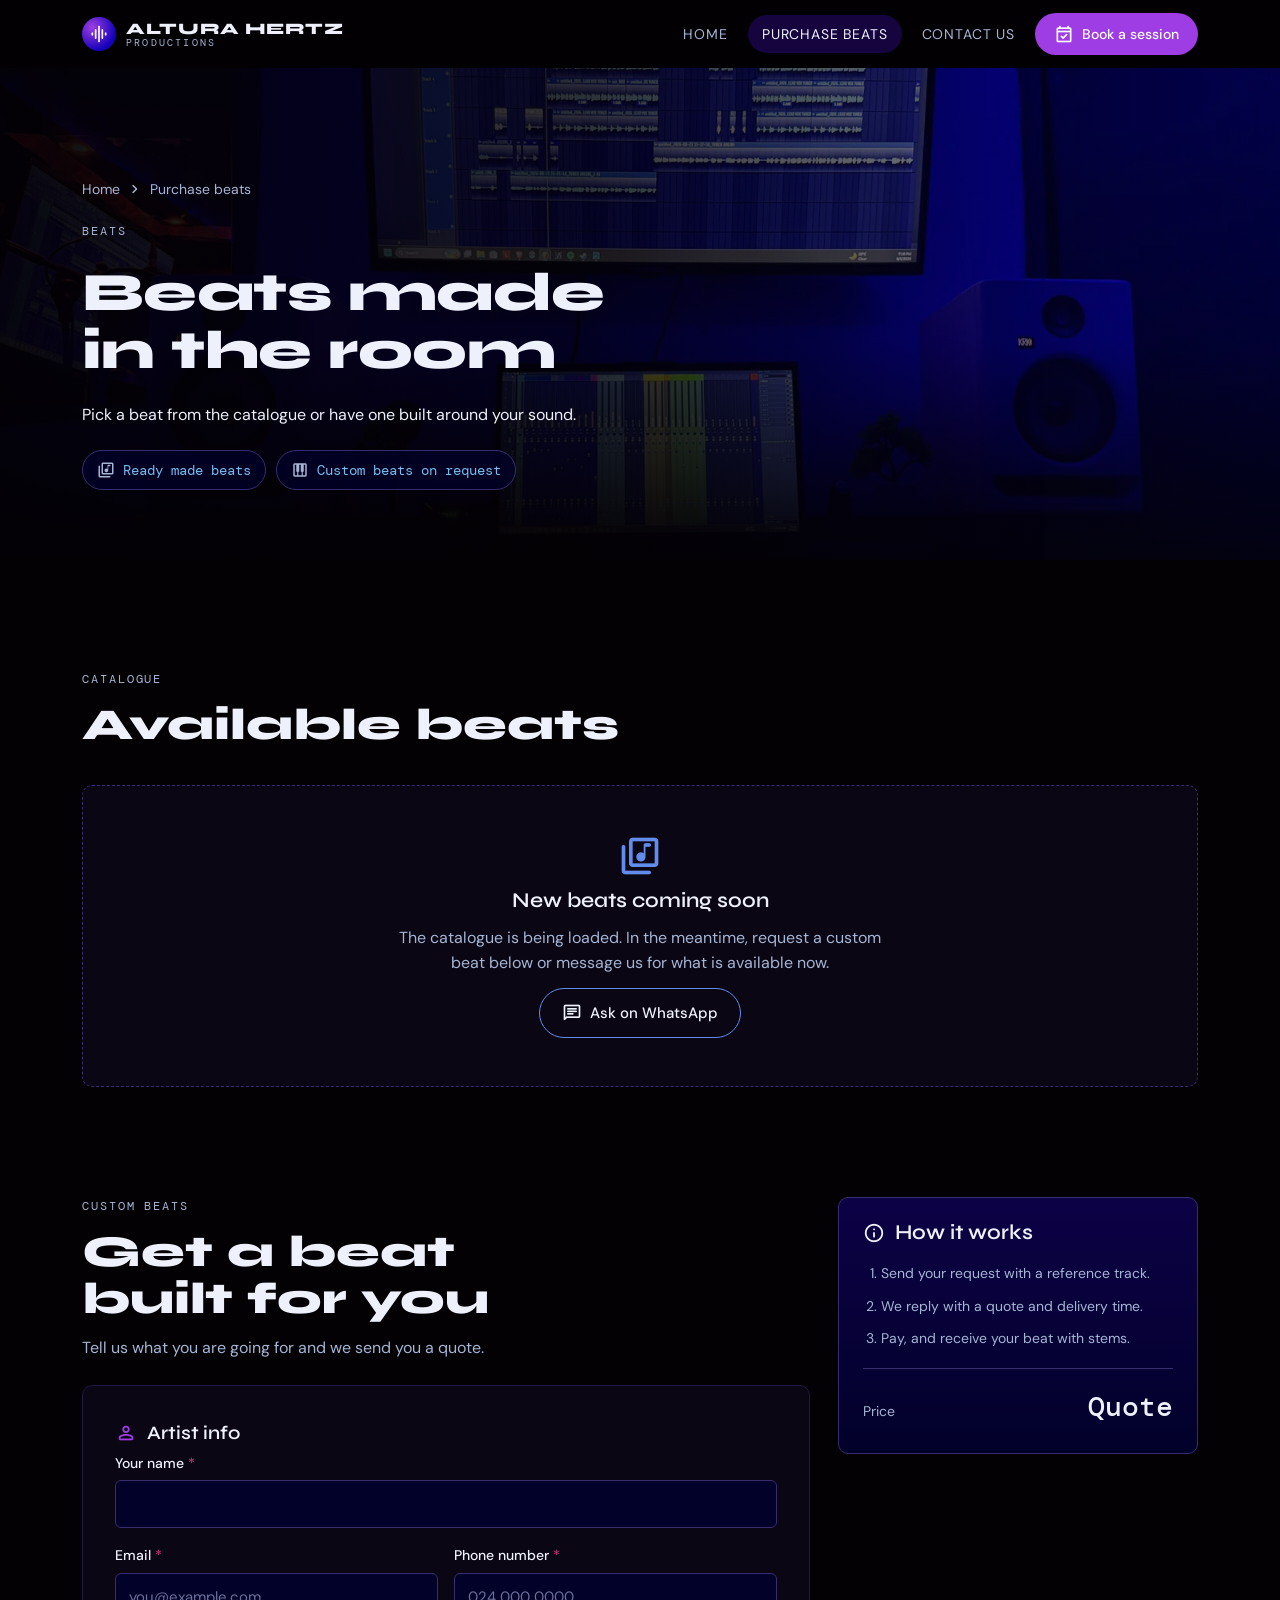
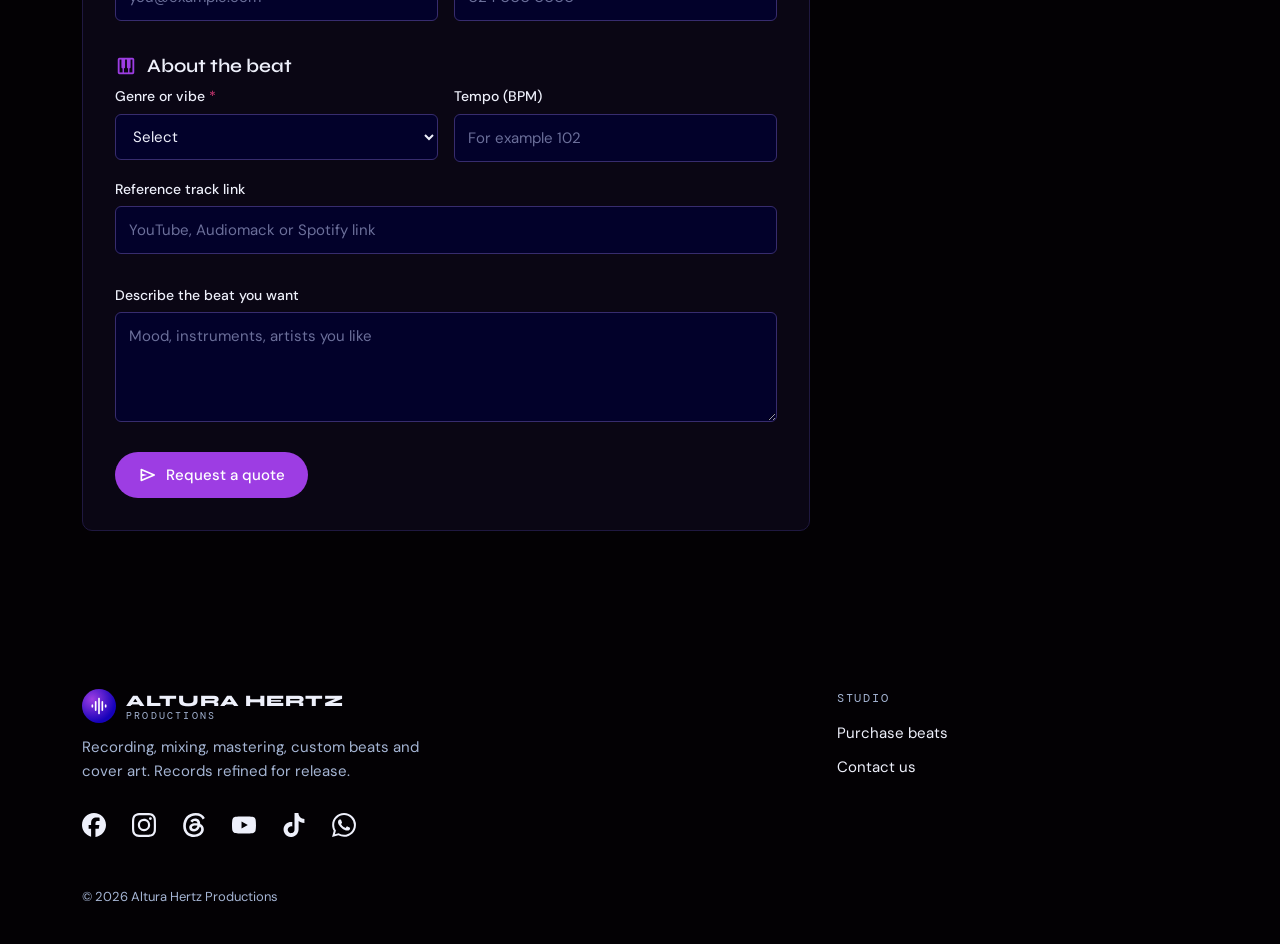
==== development/beats.html @ 470990d5 "Altura Hertz Productions website v1.7.1 Static site for the studio: home page with services, three b" ====
<!doctype html>
<html lang="en">
<head>
  <meta charset="utf-8">
  <meta name="viewport" content="width=device-width, initial-scale=1">
  <title>Purchase Beats | Altura Hertz Productions</title>
  <meta name="description" content="Buy beats or order a custom beat from Altura Hertz Productions.">
  <meta name="theme-color" content="#030104">
  <meta property="og:title" content="Purchase Beats | Altura Hertz Productions">
  <meta property="og:description" content="Buy beats or order a custom beat from Altura Hertz Productions.">
  <meta property="og:image" content="assets/img/hero-control-room-1920.webp">
  <link rel="icon" href="data:image/svg+xml,%3Csvg xmlns='http://www.w3.org/2000/svg' viewBox='0 0 64 64'%3E%3Cdefs%3E%3CradialGradient id='g' cx='.3' cy='.3' r='.8'%3E%3Cstop offset='0' stop-color='%239d3de3'/%3E%3Cstop offset='.7' stop-color='%231501b9'/%3E%3C/radialGradient%3E%3C/defs%3E%3Ccircle cx='32' cy='32' r='30' fill='url(%23g)'/%3E%3Cpath d='M14 34h6l4-12 6 22 6-26 5 18 3-6h6' fill='none' stroke='%23eef0fb' stroke-width='4' stroke-linecap='round' stroke-linejoin='round'/%3E%3C/svg%3E">
  <meta name="color-scheme" content="dark">
  <style>html,body{background:#030104;color:#eef0fb}</style>
  <link rel="preload" href="assets/fonts/material-symbols-rounded-300-400.woff2" as="font" type="font/woff2" crossorigin>
  <link rel="preload" href="assets/fonts/syne-600-latin.woff2" as="font" type="font/woff2" crossorigin>
  <link rel="preload" href="assets/fonts/dm-sans-400-latin.woff2" as="font" type="font/woff2" crossorigin>
  <link rel="stylesheet" href="css/fonts.css">
  <link rel="stylesheet" href="css/styles.css">
</head>
<body>
  <a class="skip-link" href="#main">Skip to content</a>
  <header class="site-header">
    <nav class="container nav" aria-label="Main">
      <a class="brand" href="index.html">
        <span class="brand-mark"><span class="material-symbols-rounded" aria-hidden="true">graphic_eq</span></span>
        <span class="brand-name">ALTURA HERTZ<small>PRODUCTIONS</small></span>
      </a>
      <button class="nav-toggle" type="button" aria-expanded="false" aria-controls="nav-links" aria-label="Menu"><span class="eq" aria-hidden="true"><i></i><i></i><i></i><i></i></span></button>
      <ul class="nav-links" id="nav-links">
        <li><a href="index.html">Home</a></li>
        <li><a href="beats.html" aria-current="page">Purchase Beats</a></li>
        <li><a href="contact.html">Contact Us</a></li>
        <li><a class="btn btn-primary" href="index.html#services"><span class="material-symbols-rounded" aria-hidden="true">event_available</span>Book a session</a></li>
      </ul>
    </nav>
  </header>
  <main id="main">
    <section class="page-hero has-image">
      <div class="hero-media"><img src="assets/img/mixing-desk.webp" alt="Studio desk with a beat arrangement on screen" fetchpriority="high"></div>
      <div class="container hero-inner">
        <nav class="breadcrumb" aria-label="Breadcrumb"><a href="index.html">Home</a><span class="material-symbols-rounded" aria-hidden="true">chevron_right</span><span>Purchase beats</span></nav>
        <p class="eyebrow">Beats</p>
        <h1>Beats made in the room</h1>
        <p class="lede">Pick a beat from the catalogue or have one built around your sound.</p>
        <div class="price-tags"><span class="price-tag"><span class="material-symbols-rounded" aria-hidden="true">library_music</span>Ready made beats</span><span class="price-tag"><span class="material-symbols-rounded" aria-hidden="true">piano</span>Custom beats on request</span></div>
      </div>
    </section>

    <section class="section">
      <div class="container">
        <div class="section-head"><p class="eyebrow">Catalogue</p><h2>Available beats</h2></div>
        <div class="beat-list" id="beat-list"></div>
      </div>
    </section>

    <section class="section" id="custom" style="padding-top:0">
      <div class="container booking">
        <div style="display:grid;gap:24px;min-width:0">
        <div class="section-head" style="margin-bottom:0"><p class="eyebrow">Custom beats</p><h2>Get a beat built for you</h2><p>Tell us what you are going for and we send you a quote.</p></div>
        <form class="form-card" id="booking-form" data-mode="quote" data-service-name="Custom beat" data-noun="request" novalidate>
          <fieldset>
            <legend><span class="material-symbols-rounded" aria-hidden="true">person</span>Artist info</legend>
            <div class="field">
              <label for="artist_name">Your name <span class="req">*</span></label>
              <input type="text" id="artist_name" name="artist_name" required autocomplete="name">
              <span class="error-text">Enter your name.</span>
            </div>
            <div class="field-row">
              <div class="field">
                <label for="email">Email <span class="req">*</span></label>
                <input type="email" id="email" name="email" required autocomplete="email" placeholder="you@example.com">
                <span class="error-text">Enter a valid email address.</span>
              </div>
              <div class="field">
                <label for="phone">Phone number <span class="req">*</span></label>
                <input type="tel" id="phone" name="phone" required autocomplete="tel" placeholder="024 000 0000">
                <span class="error-text">Enter a phone number we can call or WhatsApp.</span>
              </div>
            </div>
          </fieldset>
          <fieldset>
            <legend><span class="material-symbols-rounded" aria-hidden="true">piano</span>About the beat</legend>
            <div class="field-row">
              <div class="field">
                <label for="genre">Genre or vibe <span class="req">*</span></label>
                <select id="genre" name="genre" required data-summary-field="Genre">
                  <option value="">Select</option>
                  <option>Afrobeats</option><option>Amapiano</option><option>Hiplife</option><option>Highlife</option>
                  <option>Drill</option><option>Trap</option><option>R&amp;B</option><option>Gospel</option><option>Dancehall</option><option>Other</option>
                </select>
                <span class="error-text">Choose a genre.</span>
              </div>
              <div class="field">
                <label for="bpm">Tempo (BPM)</label>
                <input type="text" id="bpm" name="bpm" inputmode="numeric" placeholder="For example 102" data-summary-field="BPM">
              </div>
            </div>
            <div class="field">
              <label for="reference">Reference track link</label>
              <input type="url" id="reference" name="reference" placeholder="YouTube, Audiomack or Spotify link" data-summary-field="Reference">
            </div>
          </fieldset>
          <div class="field">
            <label for="notes">Describe the beat you want</label>
            <textarea id="notes" name="notes" placeholder="Mood, instruments, artists you like"></textarea>
          </div>
          <div>
            <button class="btn btn-primary" type="submit" data-label="Request a quote"><span class="material-symbols-rounded" aria-hidden="true">send</span><span class="label">Request a quote</span></button>
          </div>
        </form>
        <section class="confirmation" id="confirmation" tabindex="-1" hidden aria-live="polite">
          <h3><span class="material-symbols-rounded" aria-hidden="true">check_circle</span><span data-heading>Your booking is ready to send</span></h3>
          <p data-intro></p>
          <pre></pre>
          <div class="actions">
            <a class="btn btn-primary" href="#" data-send-whatsapp target="_blank" rel="noopener"><span class="material-symbols-rounded" aria-hidden="true">chat</span>Send on WhatsApp</a>
            <a class="btn btn-ghost" href="#" data-send-email><span class="material-symbols-rounded" aria-hidden="true">mail</span>Send by email</a>
            <button class="btn btn-ghost" type="button" data-copy-summary><span class="material-symbols-rounded" aria-hidden="true">content_copy</span><span class="label">Copy summary</span></button>
          </div>
        </section>
        </div>
      <aside class="summary" aria-label="How custom beats work">
        <h3><span class="material-symbols-rounded" aria-hidden="true">info</span>How it works</h3>
        <ol class="summary-lines" style="padding-left:18px;display:grid;gap:10px;color:var(--muted);font-size:14px">
          <li>Send your request with a reference track.</li>
          <li>We reply with a quote and delivery time.</li>
          <li>Pay, and receive your beat with stems.</li>
        </ol>
        <div class="summary-total"><span>Price</span><strong id="summary-total">Quote</strong></div>
      </aside>
      </div>
    </section>
  </main>
  <footer class="site-footer">
    <div class="container">
      <div class="footer-grid">
        <div>
          <a class="brand" href="index.html">
            <span class="brand-mark"><span class="material-symbols-rounded" aria-hidden="true">graphic_eq</span></span>
            <span class="brand-name">ALTURA HERTZ<small>PRODUCTIONS</small></span>
          </a>
          <p>Recording, mixing, mastering, custom beats and cover art. Records refined for release.</p>
          <ul class="socials" aria-label="Altura Hertz on social media">
            <li><a href="#" data-social="facebook" target="_blank" rel="noopener" aria-label="Facebook" title="Facebook"><svg viewBox="0 0 24 24" aria-hidden="true" focusable="false"><path d="M9.101 23.691v-7.98H6.627v-3.667h2.474v-1.58c0-4.085 1.848-5.978 5.858-5.978.401 0 .955.042 1.468.103a8.68 8.68 0 0 1 1.141.195v3.325a8.623 8.623 0 0 0-.653-.036 26.805 26.805 0 0 0-.733-.009c-.707 0-1.259.096-1.675.309a1.686 1.686 0 0 0-.679.622c-.258.42-.374.995-.374 1.752v1.297h3.919l-.386 2.103-.287 1.564h-3.246v8.245C19.396 23.238 24 18.179 24 12.044c0-6.627-5.373-12-12-12s-12 5.373-12 12c0 5.628 3.874 10.35 9.101 11.647Z"/></svg></a></li>
            <li><a href="#" data-social="instagram" target="_blank" rel="noopener" aria-label="Instagram" title="Instagram"><svg viewBox="0 0 24 24" aria-hidden="true" focusable="false"><path d="M7.0301.084c-1.2768.0602-2.1487.264-2.911.5634-.7888.3075-1.4575.72-2.1228 1.3877-.6652.6677-1.075 1.3368-1.3802 2.127-.2954.7638-.4956 1.6365-.552 2.914-.0564 1.2775-.0689 1.6882-.0626 4.947.0062 3.2586.0206 3.6671.0825 4.9473.061 1.2765.264 2.1482.5635 2.9107.308.7889.72 1.4573 1.388 2.1228.6679.6655 1.3365 1.0743 2.1285 1.38.7632.295 1.6361.4961 2.9134.552 1.2773.056 1.6884.069 4.9462.0627 3.2578-.0062 3.668-.0207 4.9478-.0814 1.28-.0607 2.147-.2652 2.9098-.5633.7889-.3086 1.4578-.72 2.1228-1.3881.665-.6682 1.0745-1.3378 1.3795-2.1284.2957-.7632.4966-1.636.552-2.9124.056-1.2809.0692-1.6898.063-4.948-.0063-3.2583-.021-3.6668-.0817-4.9465-.0607-1.2797-.264-2.1487-.5633-2.9117-.3084-.7889-.72-1.4568-1.3876-2.1228C21.2982 1.33 20.628.9208 19.8378.6165 19.074.321 18.2017.1197 16.9244.0645 15.6471.0093 15.236-.005 11.977.0014 8.718.0076 8.31.0215 7.0301.0839m.1402 21.6932c-1.17-.0509-1.8053-.2453-2.2287-.408-.5606-.216-.96-.4771-1.3819-.895-.422-.4178-.6811-.8186-.9-1.378-.1644-.4234-.3624-1.058-.4171-2.228-.0595-1.2645-.072-1.6442-.079-4.848-.007-3.2037.0053-3.583.0607-4.848.05-1.169.2456-1.805.408-2.2282.216-.5613.4762-.96.895-1.3816.4188-.4217.8184-.6814 1.3783-.9003.423-.1651 1.0575-.3614 2.227-.4171 1.2655-.06 1.6447-.072 4.848-.079 3.2033-.007 3.5835.005 4.8495.0608 1.169.0508 1.8053.2445 2.228.408.5608.216.96.4754 1.3816.895.4217.4194.6816.8176.9005 1.3787.1653.4217.3617 1.056.4169 2.2263.0602 1.2655.0739 1.645.0796 4.848.0058 3.203-.0055 3.5834-.061 4.848-.051 1.17-.245 1.8055-.408 2.2294-.216.5604-.4763.96-.8954 1.3814-.419.4215-.8181.6811-1.3783.9-.4224.1649-1.0577.3617-2.2262.4174-1.2656.0595-1.6448.072-4.8493.079-3.2045.007-3.5825-.006-4.848-.0608M16.953 5.5864A1.44 1.44 0 1 0 18.39 4.144a1.44 1.44 0 0 0-1.437 1.4424M5.8385 12.012c.0067 3.4032 2.7706 6.1557 6.173 6.1493 3.4026-.0065 6.157-2.7701 6.1506-6.1733-.0065-3.4032-2.771-6.1565-6.174-6.1498-3.403.0067-6.156 2.771-6.1496 6.1738M8 12.0077a4 4 0 1 1 4.008 3.9921A3.9996 3.9996 0 0 1 8 12.0077"/></svg></a></li>
            <li><a href="#" data-social="threads" target="_blank" rel="noopener" aria-label="Threads" title="Threads"><svg viewBox="0 0 24 24" aria-hidden="true" focusable="false"><path d="M18.263 11.097c-.03-3.486-1.92-5.586-5.111-5.586-2.13 0-3.922.963-4.863 2.499l2.062 1.438c.535-.843 1.272-1.543 2.628-1.543 1.528 0 2.318.85 2.544 2.431a15 15 0 0 0-2.236-.173c-4.125 0-6.068 1.867-6.068 4.336s1.943 3.99 4.804 3.99c3.139 0 5.013-2.115 5.781-4.735.798.361 1.348 1.204 1.348 2.47 0 3.387-3.907 5.232-7.22 5.232-4.885 0-8.077-3.207-8.077-8.424 0-6.392 4.223-10.487 9.9-10.487 3.808 0 5.69 1.671 6.97 3.914l2.108-1.475C21.44 2.078 18.331 0 13.663 0 6.227 0 1.168 5.277 1.168 12.934c0 7 4.953 11.066 10.856 11.066 4.878 0 9.809-2.846 9.809-7.716 0-2.545-1.46-4.231-3.569-5.187m-6.33 4.855c-1.077 0-2.026-.512-2.026-1.453 0-1.483 1.822-1.934 3.606-1.934.678 0 1.34.045 1.927.173-.422 1.927-1.671 3.215-3.508 3.214Z"/></svg></a></li>
            <li><a href="#" data-social="youtube" target="_blank" rel="noopener" aria-label="YouTube" title="YouTube"><svg viewBox="0 0 24 24" aria-hidden="true" focusable="false"><path d="M23.498 6.186a3.016 3.016 0 0 0-2.122-2.136C19.505 3.545 12 3.545 12 3.545s-7.505 0-9.377.505A3.017 3.017 0 0 0 .502 6.186C0 8.07 0 12 0 12s0 3.93.502 5.814a3.016 3.016 0 0 0 2.122 2.136c1.871.505 9.376.505 9.376.505s7.505 0 9.377-.505a3.015 3.015 0 0 0 2.122-2.136C24 15.93 24 12 24 12s0-3.93-.502-5.814zM9.545 15.568V8.432L15.818 12l-6.273 3.568z"/></svg></a></li>
            <li><a href="#" data-social="tiktok" target="_blank" rel="noopener" aria-label="TikTok" title="TikTok"><svg viewBox="0 0 24 24" aria-hidden="true" focusable="false"><path d="M12.525.02c1.31-.02 2.61-.01 3.91-.02.08 1.53.63 3.09 1.75 4.17 1.12 1.11 2.7 1.62 4.24 1.79v4.03c-1.44-.05-2.89-.35-4.2-.97-.57-.26-1.1-.59-1.62-.93-.01 2.92.01 5.84-.02 8.75-.08 1.4-.54 2.79-1.35 3.94-1.31 1.92-3.58 3.17-5.91 3.21-1.43.08-2.86-.31-4.08-1.03-2.02-1.19-3.44-3.37-3.65-5.71-.02-.5-.03-1-.01-1.49.18-1.9 1.12-3.72 2.58-4.96 1.66-1.44 3.98-2.13 6.15-1.72.02 1.48-.04 2.96-.04 4.44-.99-.32-2.15-.23-3.02.37-.63.41-1.11 1.04-1.36 1.75-.21.51-.15 1.07-.14 1.61.24 1.64 1.82 3.02 3.5 2.87 1.12-.01 2.19-.66 2.77-1.61.19-.33.4-.67.41-1.06.1-1.79.06-3.57.07-5.36.01-4.03-.01-8.05.02-12.07z"/></svg></a></li>
            <li><a href="#" data-whatsapp-link target="_blank" rel="noopener" aria-label="WhatsApp" title="WhatsApp"><svg viewBox="0 0 24 24" aria-hidden="true" focusable="false"><path d="M17.472 14.382c-.297-.149-1.758-.867-2.03-.967-.273-.099-.471-.148-.67.15-.197.297-.767.966-.94 1.164-.173.199-.347.223-.644.075-.297-.15-1.255-.463-2.39-1.475-.883-.788-1.48-1.761-1.653-2.059-.173-.297-.018-.458.13-.606.134-.133.298-.347.446-.52.149-.174.198-.298.298-.497.099-.198.05-.371-.025-.52-.075-.149-.669-1.612-.916-2.207-.242-.579-.487-.5-.669-.51-.173-.008-.371-.01-.57-.01-.198 0-.52.074-.792.372-.272.297-1.04 1.016-1.04 2.479 0 1.462 1.065 2.875 1.213 3.074.149.198 2.096 3.2 5.077 4.487.709.306 1.262.489 1.694.625.712.227 1.36.195 1.871.118.571-.085 1.758-.719 2.006-1.413.248-.694.248-1.289.173-1.413-.074-.124-.272-.198-.57-.347m-5.421 7.403h-.004a9.87 9.87 0 01-5.031-1.378l-.361-.214-3.741.982.998-3.648-.235-.374a9.86 9.86 0 01-1.51-5.26c.001-5.45 4.436-9.884 9.888-9.884 2.64 0 5.122 1.03 6.988 2.898a9.825 9.825 0 012.893 6.994c-.003 5.45-4.437 9.884-9.885 9.884m8.413-18.297A11.815 11.815 0 0012.05 0C5.495 0 .16 5.335.157 11.892c0 2.096.547 4.142 1.588 5.945L.057 24l6.305-1.654a11.882 11.882 0 005.683 1.448h.005c6.554 0 11.89-5.335 11.893-11.893a11.821 11.821 0 00-3.48-8.413Z"/></svg></a></li>
          </ul>
        </div>
        <div>
          <h4>Studio</h4>
          <ul>
            <li><a href="beats.html">Purchase beats</a></li>
            <li><a href="contact.html">Contact us</a></li>
          </ul>
        </div>
      </div>
      <div class="footer-base">
        <span>&copy; <span data-year>2026</span> Altura Hertz Productions</span>
      </div>
    </div>
  </footer>
  <script src="js/config.js"></script>
  <script src="js/main.js"></script>
  <script src="data/beats.js"></script>
  <script src="js/beats.js"></script>
  <script src="js/booking.js"></script>
</body>
</html>
---- development/css/fonts.css ----
/* Self hosted fonts. Downloaded from Google Fonts so pages render without waiting on the network.
   Material Symbols is cut down to the icons the site uses. To add an icon, see the Editing guide in documentation.
   Icon font source: https://fonts.googleapis.com/css2?family=Material+Symbols+Rounded:opsz,wght,FILL,GRAD@20..48,300..400,0..1,0&display=block&icon_names=add,alarm,album,arrow_forward,audio_file,calendar_month,call,chat,check_circle,chevron_right,close,content_copy,credit_card,event_available,folder_zip,graphic_eq,group,image,info,label,library_music,location_on,mail,menu,mic,mic_external_on,open_in_new,pause,payments,person,photo_library,piano,play_arrow,queue_music,receipt_long,remove,request_quote,schedule,sell,send,settings_input_component,shopping_cart,smartphone,speaker,storefront,tune,upload_file
   Icon names must stay in alphabetical order. */

/* latin-ext */
@font-face {
  font-family: 'DM Mono';
  font-style: normal;
  font-weight: 400;
  font-display: swap;
  src: url(../assets/fonts/dm-mono-400-latin-ext.woff2) format('woff2');
  unicode-range: U+0100-02BA, U+02BD-02C5, U+02C7-02CC, U+02CE-02D7, U+02DD-02FF, U+0304, U+0308, U+0329, U+1D00-1DBF, U+1E00-1E9F, U+1EF2-1EFF, U+2020, U+20A0-20AB, U+20AD-20C0, U+2113, U+2C60-2C7F, U+A720-A7FF;
}

/* latin */
@font-face {
  font-family: 'DM Mono';
  font-style: normal;
  font-weight: 400;
  font-display: swap;
  src: url(../assets/fonts/dm-mono-400-latin.woff2) format('woff2');
  unicode-range: U+0000-00FF, U+0131, U+0152-0153, U+02BB-02BC, U+02C6, U+02DA, U+02DC, U+0304, U+0308, U+0329, U+2000-206F, U+20AC, U+2122, U+2191, U+2193, U+2212, U+2215, U+FEFF, U+FFFD;
}

/* latin-ext */
@font-face {
  font-family: 'DM Mono';
  font-style: normal;
  font-weight: 500;
  font-display: swap;
  src: url(../assets/fonts/dm-mono-500-latin-ext.woff2) format('woff2');
  unicode-range: U+0100-02BA, U+02BD-02C5, U+02C7-02CC, U+02CE-02D7, U+02DD-02FF, U+0304, U+0308, U+0329, U+1D00-1DBF, U+1E00-1E9F, U+1EF2-1EFF, U+2020, U+20A0-20AB, U+20AD-20C0, U+2113, U+2C60-2C7F, U+A720-A7FF;
}

/* latin */
@font-face {
  font-family: 'DM Mono';
  font-style: normal;
  font-weight: 500;
  font-display: swap;
  src: url(../assets/fonts/dm-mono-500-latin.woff2) format('woff2');
  unicode-range: U+0000-00FF, U+0131, U+0152-0153, U+02BB-02BC, U+02C6, U+02DA, U+02DC, U+0304, U+0308, U+0329, U+2000-206F, U+20AC, U+2122, U+2191, U+2193, U+2212, U+2215, U+FEFF, U+FFFD;
}

/* latin-ext */
@font-face {
  font-family: 'DM Sans';
  font-style: normal;
  font-weight: 400;
  font-display: swap;
  src: url(../assets/fonts/dm-sans-400-latin-ext.woff2) format('woff2');
  unicode-range: U+0100-02BA, U+02BD-02C5, U+02C7-02CC, U+02CE-02D7, U+02DD-02FF, U+0304, U+0308, U+0329, U+1D00-1DBF, U+1E00-1E9F, U+1EF2-1EFF, U+2020, U+20A0-20AB, U+20AD-20C0, U+2113, U+2C60-2C7F, U+A720-A7FF;
}

/* latin */
@font-face {
  font-family: 'DM Sans';
  font-style: normal;
  font-weight: 400;
  font-display: swap;
  src: url(../assets/fonts/dm-sans-400-latin.woff2) format('woff2');
  unicode-range: U+0000-00FF, U+0131, U+0152-0153, U+02BB-02BC, U+02C6, U+02DA, U+02DC, U+0304, U+0308, U+0329, U+2000-206F, U+20AC, U+2122, U+2191, U+2193, U+2212, U+2215, U+FEFF, U+FFFD;
}

/* latin-ext */
@font-face {
  font-family: 'DM Sans';
  font-style: normal;
  font-weight: 500;
  font-display: swap;
  src: url(../assets/fonts/dm-sans-400-latin-ext.woff2) format('woff2');
  unicode-range: U+0100-02BA, U+02BD-02C5, U+02C7-02CC, U+02CE-02D7, U+02DD-02FF, U+0304, U+0308, U+0329, U+1D00-1DBF, U+1E00-1E9F, U+1EF2-1EFF, U+2020, U+20A0-20AB, U+20AD-20C0, U+2113, U+2C60-2C7F, U+A720-A7FF;
}

/* latin */
@font-face {
  font-family: 'DM Sans';
  font-style: normal;
  font-weight: 500;
  font-display: swap;
  src: url(../assets/fonts/dm-sans-400-latin.woff2) format('woff2');
  unicode-range: U+0000-00FF, U+0131, U+0152-0153, U+02BB-02BC, U+02C6, U+02DA, U+02DC, U+0304, U+0308, U+0329, U+2000-206F, U+20AC, U+2122, U+2191, U+2193, U+2212, U+2215, U+FEFF, U+FFFD;
}

/* latin-ext */
@font-face {
  font-family: 'Syne';
  font-style: normal;
  font-weight: 600;
  font-display: swap;
  src: url(../assets/fonts/syne-600-latin-ext.woff2) format('woff2');
  unicode-range: U+0100-02BA, U+02BD-02C5, U+02C7-02CC, U+02CE-02D7, U+02DD-02FF, U+0304, U+0308, U+0329, U+1D00-1DBF, U+1E00-1E9F, U+1EF2-1EFF, U+2020, U+20A0-20AB, U+20AD-20C0, U+2113, U+2C60-2C7F, U+A720-A7FF;
}

/* latin */
@font-face {
  font-family: 'Syne';
  font-style: normal;
  font-weight: 600;
  font-display: swap;
  src: url(../assets/fonts/syne-600-latin.woff2) format('woff2');
  unicode-range: U+0000-00FF, U+0131, U+0152-0153, U+02BB-02BC, U+02C6, U+02DA, U+02DC, U+0304, U+0308, U+0329, U+2000-206F, U+20AC, U+2122, U+2191, U+2193, U+2212, U+2215, U+FEFF, U+FFFD;
}

/* latin-ext */
@font-face {
  font-family: 'Syne';
  font-style: normal;
  font-weight: 800;
  font-display: swap;
  src: url(../assets/fonts/syne-600-latin-ext.woff2) format('woff2');
  unicode-range: U+0100-02BA, U+02BD-02C5, U+02C7-02CC, U+02CE-02D7, U+02DD-02FF, U+0304, U+0308, U+0329, U+1D00-1DBF, U+1E00-1E9F, U+1EF2-1EFF, U+2020, U+20A0-20AB, U+20AD-20C0, U+2113, U+2C60-2C7F, U+A720-A7FF;
}

/* latin */
@font-face {
  font-family: 'Syne';
  font-style: normal;
  font-weight: 800;
  font-display: swap;
  src: url(../assets/fonts/syne-600-latin.woff2) format('woff2');
  unicode-range: U+0000-00FF, U+0131, U+0152-0153, U+02BB-02BC, U+02C6, U+02DA, U+02DC, U+0304, U+0308, U+0329, U+2000-206F, U+20AC, U+2122, U+2191, U+2193, U+2212, U+2215, U+FEFF, U+FFFD;
}

@font-face {
  font-family: 'Material Symbols Rounded';
  font-style: normal;
  font-weight: 300 400;
  font-display: block;
  src: url(../assets/fonts/material-symbols-rounded-300-400.woff2) format('woff2');
}
---- development/css/styles.css ----
/* Altura Hertz Productions
   Colour tokens come from design/colour-template. Change colours here only. */

:root {
  color-scheme: dark;

  /* Grounds */
  --ah-void: #030104;
  --ah-midnight: #02012a;
  --ah-deep-indigo: #0c0145;
  --ah-plum: #16043f;

  /* Studio light */
  --ah-studio-blue: #1501b9;
  --ah-electric-indigo: #280fd1;
  --ah-ultraviolet: #4e11dc;
  --ah-neon-violet: #9d3de3;

  /* Screen and clouds */
  --ah-periwinkle: #4642b6;
  --ah-monitor-blue: #618ceb;
  --ah-ice: #76bced;
  --ah-cloud: #a5b5d4;
  --ah-white: #eef0fb;

  /* Booth warmth */
  --ah-booth-red: #bc2234;
  --ah-rose: #c2346d;

  /* Roles */
  --bg: var(--ah-void);
  --surface: #0a0614;
  --surface-2: var(--ah-midnight);
  --line: #1f1840;
  --line-strong: #372c6e;
  --text: var(--ah-white);
  --muted: var(--ah-cloud);
  --accent: var(--ah-neon-violet);
  --accent-hover: #b25cf0;
  --link: var(--ah-monitor-blue);
  --price: var(--ah-ice);
  --danger: var(--ah-booth-red);

  --display: "Syne", "Arial Black", system-ui, sans-serif;
  --body: "DM Sans", system-ui, -apple-system, "Segoe UI", sans-serif;
  --mono: "DM Mono", ui-monospace, "Cascadia Mono", Consolas, monospace;

  --radius: 10px;
  --radius-sm: 6px;
  --max: 1180px;
  --gutter: clamp(16px, 4vw, 32px);
}

*, *::before, *::after { box-sizing: border-box; }

html { background: var(--ah-void); }

/* Cross page fade (Chrome and Edge). The header stays put while the page content fades. */
@view-transition { navigation: auto; }
::view-transition-old(root), ::view-transition-new(root) { animation-duration: .18s; }
.site-header { view-transition-name: site-header; }

body {
  margin: 0;
  background: var(--bg);
  color: var(--text);
  font-family: var(--body);
  font-size: 16px;
  line-height: 1.6;
  -webkit-font-smoothing: antialiased;
}

img { max-width: 100%; display: block; }
a { color: var(--link); }
a:hover { color: var(--ah-ice); }

:focus-visible { outline: 2px solid var(--accent); outline-offset: 3px; }

h1, h2, h3 {
  font-family: var(--display);
  line-height: 1.08;
  margin: 0;
  text-wrap: balance;
}
h1 { font-weight: 800; font-size: clamp(38px, 6.4vw, 72px); letter-spacing: -.01em; }
h2 { font-weight: 800; font-size: clamp(28px, 4vw, 44px); }
h3 { font-weight: 600; font-size: 21px; }
p { margin: 0; }

.container { max-width: var(--max); margin-inline: auto; padding-inline: var(--gutter); }

.eyebrow {
  font-family: var(--mono);
  font-size: 12px;
  letter-spacing: .16em;
  text-transform: uppercase;
  color: var(--muted);
}

.muted { color: var(--muted); }

.material-symbols-rounded {
  font-family: "Material Symbols Rounded";
  font-weight: normal;
  font-style: normal;
  font-size: 22px;
  line-height: 1;
  letter-spacing: normal;
  text-transform: none;
  white-space: nowrap;
  direction: ltr;
  font-feature-settings: "liga";
  -webkit-font-smoothing: antialiased;
  font-variation-settings: "FILL" 0, "wght" 400, "GRAD" 0, "opsz" 24;
  /* Fixed box so the icon never changes the layout while the font loads */
  display: inline-block;
  width: 1em;
  height: 1em;
  overflow: hidden;
  flex-shrink: 0;
  vertical-align: middle;
  user-select: none;
}

.skip-link {
  position: absolute; left: 12px; top: -60px;
  background: var(--accent); color: #fff; padding: 10px 16px; border-radius: var(--radius-sm);
  z-index: 100; text-decoration: none;
}
.skip-link:focus { top: 12px; }

/* Header */
.site-header {
  position: sticky;
  top: 0;
  z-index: 50;
  background: rgba(3, 1, 4, .82);
  backdrop-filter: blur(12px);
  -webkit-backdrop-filter: blur(12px);
}
.nav {
  display: flex;
  align-items: center;
  justify-content: space-between;
  gap: 20px;
  min-height: 68px;
}
.brand {
  display: flex; align-items: center; gap: 10px;
  color: var(--text); text-decoration: none;
}
.brand-mark {
  width: 34px; height: 34px; border-radius: 50%;
  display: grid; place-items: center;
  background: radial-gradient(circle at 30% 30%, var(--ah-neon-violet), var(--ah-studio-blue) 70%);
}
.brand-mark .material-symbols-rounded { font-size: 20px; color: #fff; }
.brand-name { font-family: var(--display); font-weight: 800; font-size: 16px; letter-spacing: .04em; line-height: 1.1; }
.brand-name small { display: block; font-family: var(--mono); font-weight: 400; font-size: 10px; letter-spacing: .22em; color: var(--muted); }

.nav-links { display: flex; align-items: center; gap: 6px; list-style: none; margin: 0; padding: 0; }
.nav-links a {
  display: block;
  padding: 8px 14px;
  color: var(--muted);
  text-decoration: none;
  font-size: 14px;
  letter-spacing: .06em;
  text-transform: uppercase;
  border-radius: 999px;
}
.nav-links a:hover, .nav-links a[aria-current="page"] { color: var(--text); background: var(--ah-plum); }
.nav-links .btn { display: inline-flex; padding: 9px 18px; text-transform: none; letter-spacing: 0; color: #fff; }
.nav-links .btn:hover { background: var(--accent-hover); }

/* Phone menu button: an equalizer. Four bars bounce like a level meter;
   when the menu opens, the outer bars drop out and the middle two cross into an X.
   No border or background, just the bars. */
.nav-toggle {
  display: none;
  position: relative;
  width: 46px; height: 46px; border-radius: 50%;
  padding: 0;
  background: none;
  border: 0;
  cursor: pointer;
  -webkit-tap-highlight-color: transparent;
}
.nav-toggle:active { transform: scale(.94); }

.eq { position: relative; display: block; width: 22px; height: 22px; margin: auto; }
.eq i {
  position: absolute; top: 0; bottom: 0; margin: auto 0;
  width: 3px; height: var(--h); border-radius: 3px;
  left: var(--x);
  background: linear-gradient(180deg, var(--ah-ice), var(--ah-neon-violet));
  animation: eq-bounce var(--d) ease-in-out infinite alternate;
  animation-delay: var(--delay);
  /* Timings are 25% slower than the first version (v1.5.1) */
  transition: left .44s cubic-bezier(.6, .05, .3, 1), height .44s cubic-bezier(.6, .05, .3, 1),
              transform .44s cubic-bezier(.6, .05, .3, 1), opacity .25s ease, background .31s ease;
}
.eq i:nth-child(1) { --x: 1.5px;  --h: 9px;  --d: 1.125s; --delay: -.375s; }
.eq i:nth-child(2) { --x: 7.2px;  --h: 18px; --d: 1.375s; --delay: -1s; }
.eq i:nth-child(3) { --x: 12.8px; --h: 13px; --d: 1s;     --delay: -.125s; }
.eq i:nth-child(4) { --x: 18.5px; --h: 7px;  --d: 1.25s;  --delay: -.6875s; }

@keyframes eq-bounce {
  0%   { transform: scaleY(.45); }
  50%  { transform: scaleY(1.05); }
  100% { transform: scaleY(.7); }
}

/* Open: stop the meter and cross the middle bars into an X */
.nav-toggle[aria-expanded="true"] .eq i { animation: none; background: var(--text); }
.nav-toggle[aria-expanded="true"] .eq i:nth-child(1),
.nav-toggle[aria-expanded="true"] .eq i:nth-child(4) { opacity: 0; transform: scaleY(0); }
.nav-toggle[aria-expanded="true"] .eq i:nth-child(2) { left: 9.5px; height: 22px; transform: rotate(45deg); }
.nav-toggle[aria-expanded="true"] .eq i:nth-child(3) { left: 9.5px; height: 22px; transform: rotate(-45deg); }

@media (max-width: 820px) {
  .nav-toggle { display: grid; place-items: center; }
  .site-header .brand-mark { display: none; }
  .nav-links {
    position: absolute; left: 0; right: 0; top: 100%;
    flex-direction: column; align-items: stretch; gap: 2px;
    background: var(--ah-void);
    padding: 10px var(--gutter) 22px;
    box-shadow: 0 24px 40px rgba(3, 1, 4, .7);
    display: flex;
    visibility: hidden;
    clip-path: inset(0 0 100% 0);
    transition: clip-path .4s cubic-bezier(.6, .05, .3, 1), visibility 0s linear .4s;
  }
  .nav-links.is-open {
    visibility: visible;
    clip-path: inset(0 0 0 0);
    transition: clip-path .4s cubic-bezier(.6, .05, .3, 1);
  }
  .nav-links li { opacity: 0; transform: translateY(-8px); transition: opacity .25s ease, transform .3s ease; }
  .nav-links.is-open li { opacity: 1; transform: none; }
  .nav-links.is-open li:nth-child(1) { transition-delay: .08s; }
  .nav-links.is-open li:nth-child(2) { transition-delay: .14s; }
  .nav-links.is-open li:nth-child(3) { transition-delay: .2s; }
  .nav-links.is-open li:nth-child(4) { transition-delay: .26s; }
  .nav-links a { padding: 12px 14px; }
  .nav-links .btn { display: flex; width: 100%; margin-top: 8px; padding-block: 13px; text-align: center; justify-content: center; }
}

@media (prefers-reduced-motion: reduce) {
  .eq i { animation: none; }
}

/* Buttons */
.btn {
  display: inline-flex; align-items: center; gap: 8px;
  font-family: var(--body); font-weight: 500; font-size: 15px;
  padding: 12px 22px;
  border-radius: 999px;
  border: 1px solid transparent;
  text-decoration: none;
  cursor: pointer;
  transition: background .15s ease, border-color .15s ease, color .15s ease;
}
.btn-primary { background: var(--accent); color: #fff; }
.btn-primary:hover { background: var(--accent-hover); color: #fff; }
.btn-ghost { border-color: var(--link); color: var(--text); background: transparent; }
.btn-ghost:hover { background: rgba(97, 140, 235, .12); color: var(--text); }
.btn .material-symbols-rounded { font-size: 20px; }
.btn[disabled] { opacity: .55; cursor: not-allowed; }

/* Hero */
.hero {
  position: relative;
  overflow: hidden;
}
.hero-media {
  position: absolute; inset: 0;
}
.hero-media img { width: 100%; height: 100%; object-fit: cover; object-position: 60% 40%; }
.hero-media::after {
  content: "";
  position: absolute; inset: 0;
  background:
    linear-gradient(90deg, rgba(3,1,4,.94) 0%, rgba(3,1,4,.78) 38%, rgba(2,1,42,.25) 75%, rgba(2,1,42,.1) 100%),
    linear-gradient(0deg, rgba(3,1,4,1) 0%, rgba(3,1,4,0) 35%);
}
.hero-inner {
  position: relative;
  display: grid;
  gap: 22px;
  padding-block: clamp(80px, 14vw, 170px) clamp(56px, 8vw, 96px);
}
.hero-inner > * { max-width: 720px; }
.hero h1 span { color: var(--accent); }
.hero .lede { font-size: 18px; color: var(--ah-cloud); max-width: 54ch; }
.hero-actions { display: flex; flex-wrap: wrap; gap: 12px; }

.page-hero {
  position: relative;
  overflow: hidden;
  background: radial-gradient(120% 120% at 90% 0%, var(--ah-electric-indigo) 0%, var(--ah-deep-indigo) 38%, var(--ah-void) 75%);
}
.page-hero.has-image .hero-media::after {
  background:
    linear-gradient(90deg, rgba(3,1,4,.95) 0%, rgba(3,1,4,.8) 45%, rgba(2,1,42,.35) 100%),
    linear-gradient(0deg, rgba(3,1,4,1) 0%, rgba(3,1,4,0) 45%);
}
.page-hero .hero-inner { padding-block: clamp(56px, 9vw, 110px) clamp(40px, 6vw, 70px); }
.page-hero .hero-inner > * { max-width: 820px; }
.page-hero h1 { font-size: clamp(32px, 4.6vw, 54px); }

.breadcrumb { display: flex; align-items: center; gap: 6px; font-size: 14px; color: var(--muted); }
.breadcrumb a { color: var(--muted); text-decoration: none; }
.breadcrumb a:hover { color: var(--text); }
.breadcrumb .material-symbols-rounded { font-size: 18px; }

.price-tags { display: flex; flex-wrap: wrap; gap: 10px; }
.price-tag {
  display: inline-flex; align-items: center; gap: 8px;
  font-family: var(--mono); font-size: 14px;
  padding: 8px 14px; border-radius: 999px;
  background: rgba(2, 1, 42, .75); border: 1px solid var(--line-strong);
  color: var(--price);
}
.price-tag .material-symbols-rounded { font-size: 18px; color: var(--muted); }

/* Sections */
.section { padding-block: clamp(64px, 9vw, 110px); }
.section-head { display: grid; gap: 12px; margin-bottom: 36px; max-width: 680px; }
.section-head p { color: var(--muted); }

.intro-grid {
  display: grid;
  grid-template-columns: 1.1fr 1fr;
  gap: clamp(28px, 5vw, 64px);
  align-items: center;
}
.intro-grid figure { margin: 0; border-radius: var(--radius); overflow: hidden; border: 1px solid var(--line); }
.intro-grid figure img { width: 100%; aspect-ratio: 4 / 3; object-fit: cover; }
.intro-copy { display: grid; gap: 18px; }
.intro-copy p { color: var(--muted); max-width: 60ch; }
.gear { display: flex; flex-wrap: wrap; gap: 8px; list-style: none; padding: 0; margin: 6px 0 0; }
.gear li {
  display: inline-flex; align-items: center; gap: 6px;
  font-size: 13px; padding: 6px 12px; border-radius: 999px;
  background: var(--surface); border: 1px solid var(--line); color: var(--text);
}
.gear .material-symbols-rounded { font-size: 17px; color: var(--link); }

.intro-title { display: grid; gap: 18px; }

@media (max-width: 860px) {
  .intro-grid { grid-template-columns: 1fr; gap: 20px; }
  /* Phones and tablets: the heading sits on the bottom of the photo */
  .intro-copy { display: contents; }
  .intro-grid figure, .intro-title { grid-area: 1 / 1; }
  .intro-grid figure { position: relative; }
  .intro-grid figure::after {
    content: ""; position: absolute; inset: 0;
    background: linear-gradient(180deg, rgba(3, 1, 4, 0) 30%, rgba(3, 1, 4, .55) 60%, rgba(3, 1, 4, .92) 100%);
  }
  .intro-title { align-self: end; position: relative; z-index: 1; gap: 8px; padding: 20px; }
  .intro-title .eyebrow { color: var(--ah-cloud); }
  .intro-title h2 { text-shadow: 0 2px 18px rgba(3, 1, 4, .6); }
}

/* Service cards (layout follows design/references/softube-card-layout-reference.png)
   The whole section fits in one screen height on desktop and on phones. */
.services-section {
  /* Spacing set to half of the original full screen layout (v1.4.1) */
  padding-top: clamp(34px, calc(18vh - 84px), 84px);
  padding-bottom: 0;
  scroll-margin-top: 68px;
}
.services-section + .section { padding-top: clamp(78px, calc(8.8vw - 32px), 140px); }
.services-section .section-head { margin-bottom: clamp(14px, 3vh, 28px); gap: 8px; max-width: none; }

.service-grid {
  display: grid;
  grid-template-columns: repeat(5, minmax(0, 1fr));
  gap: 14px;
}

.service-card {
  position: relative;
  display: grid;
  grid-template-rows: clamp(100px, 24vh, 230px) auto;
  border-radius: var(--radius);
  overflow: hidden;
  text-decoration: none;
  color: var(--text);
  background: var(--surface);
  border: 1px solid var(--line);
  transition: border-color .2s ease, background-color .2s ease, transform .3s cubic-bezier(.2, .7, .2, 1);
}
.service-card:hover { border-color: var(--accent); background: #120a24; color: var(--text); }
.service-card .card-media { position: relative; overflow: hidden; }
.service-card .card-media img { width: 100%; height: 100%; object-fit: cover; }
.service-card .card-media::after {
  content: ""; position: absolute; inset: 0;
  background: linear-gradient(180deg, rgba(3,1,4,0) 40%, var(--surface) 100%);
}
.card-glow-1 { background: linear-gradient(135deg, var(--ah-electric-indigo), var(--ah-void) 80%); }
.card-glow-2 { background: linear-gradient(135deg, var(--ah-ultraviolet), var(--ah-void) 80%); }
.card-glow-3 { background: linear-gradient(135deg, var(--ah-studio-blue), var(--ah-void) 80%); }
.card-glow-4 { background: linear-gradient(135deg, var(--ah-neon-violet), var(--ah-void) 80%); }
.card-glow-5 { background: linear-gradient(135deg, var(--ah-rose), var(--ah-void) 80%); }
.card-media[class*="card-glow"] img { mix-blend-mode: luminosity; opacity: .85; }
.card-media .card-icon {
  position: absolute; left: 14px; top: 14px; z-index: 1;
  width: 40px; height: 40px; border-radius: 50%;
  display: grid; place-items: center;
  background: rgba(3, 1, 4, .65); border: 1px solid rgba(238, 240, 251, .2);
}
.card-media .card-icon .material-symbols-rounded { color: #fff; font-size: 20px; }
.card-media .card-art { position: absolute; inset: 0; display: grid; place-items: center; }
.card-media .card-art .material-symbols-rounded { font-size: 88px; color: rgba(238, 240, 251, .22); font-variation-settings: "FILL" 1, "wght" 300, "GRAD" 0, "opsz" 48; }

.card-body { display: grid; gap: 6px; align-content: start; padding: 14px 16px 16px; }
.card-body h3 { font-weight: 800; font-size: clamp(16px, 1.3vw, 20px); line-height: 1.12; }
.card-body .card-price { font-family: var(--mono); font-size: 13px; color: var(--price); }
.card-body .card-link {
  display: inline-flex; align-items: center; gap: 4px;
  font-size: 13.5px; color: var(--muted); margin-top: 2px;
}
.card-body .card-link .material-symbols-rounded { font-size: 18px; }
.service-card:hover .card-link { color: var(--text); }

/* Tablets and phones: compact rows so all five fit on one screen */
@media (max-width: 1023px) {
  .service-grid { grid-template-columns: repeat(2, minmax(0, 1fr)); gap: 10px; }
  .service-card:last-child:nth-child(odd) { grid-column: 1 / -1; }
  .service-card {
    grid-template-rows: none;
    grid-template-columns: 72px minmax(0, 1fr) auto;
    align-items: center;
    min-height: 72px;
  }
  .service-card .card-media { height: 100%; min-height: 72px; }
  .service-card .card-media::after { display: none; }
  .card-media .card-icon { display: none; }
  .card-media .card-art .material-symbols-rounded { font-size: 34px; color: rgba(238, 240, 251, .7); }
  .card-body { padding: 10px 4px 10px 14px; gap: 2px; }
  .card-body h3 { font-size: 16px; font-weight: 600; font-family: var(--body); line-height: 1.25; }
  .card-body .card-price { font-size: 12.5px; }
  .card-body .card-link { display: none; }
  .service-card::after {
    content: "arrow_forward";
    font-family: "Material Symbols Rounded";
    font-feature-settings: "liga";
    font-size: 20px;
    color: var(--muted);
    padding-right: 14px;
    width: 34px;
    overflow: hidden;
  }
  .service-card:hover::after { color: var(--accent); }
  .services-section .section-head p { display: none; }
}
@media (max-width: 639px) {
  .service-grid { grid-template-columns: 1fr; }
  .service-card { grid-template-columns: 64px minmax(0, 1fr) auto; min-height: 64px; }
  .service-card .card-media { min-height: 64px; }
  .services-section .section-head h2 { font-size: 26px; }
}

/* Steps and policies */
.steps { display: grid; grid-template-columns: repeat(3, 1fr); gap: 16px; list-style: none; padding: 0; margin: 0; counter-reset: step; }
.steps li {
  counter-increment: step;
  display: grid; gap: 10px; align-content: start;
  padding: 24px; border-radius: var(--radius);
  background: var(--surface); border: 1px solid var(--line);
}
.steps li::before {
  content: "Step " counter(step);
  font-family: var(--mono); font-size: 12px; letter-spacing: .14em; text-transform: uppercase; color: var(--accent);
}
.steps p { color: var(--muted); font-size: 15px; }
@media (max-width: 820px) { .steps { grid-template-columns: 1fr; } }

.policy-list { display: grid; gap: 12px; list-style: none; padding: 0; margin: 0; }
.policy-list li {
  display: grid; grid-template-columns: auto 1fr; gap: 14px; align-items: start;
  padding: 16px 18px; border-radius: var(--radius-sm);
  background: var(--surface); border: 1px solid var(--line);
}
.policy-list .material-symbols-rounded { color: var(--link); margin-top: 1px; }

/* CTA band */
.cta-band {
  border-radius: var(--radius);
  padding: clamp(28px, 5vw, 56px);
  background: radial-gradient(120% 140% at 100% 0%, var(--ah-electric-indigo) 0%, var(--ah-deep-indigo) 45%, var(--ah-midnight) 100%);
  border: 1px solid var(--line-strong);
}
.cta-band p { color: var(--ah-cloud); margin-top: 8px; }

/* Booking layout */
.booking {
  display: grid;
  grid-template-columns: minmax(0, 1fr) 360px;
  gap: 28px;
  align-items: start;
}
@media (max-width: 960px) { .booking { grid-template-columns: 1fr; } }

.form-card {
  background: var(--surface);
  border: 1px solid var(--line);
  border-radius: var(--radius);
  padding: clamp(20px, 3vw, 32px);
  display: grid;
  gap: 30px;
}
fieldset { border: 0; margin: 0; padding: 0; display: grid; gap: 16px; min-width: 0; }
legend {
  display: flex; align-items: center; gap: 10px;
  font-family: var(--display); font-weight: 600; font-size: 19px;
  padding: 0; margin-bottom: 4px;
}
legend .material-symbols-rounded { color: var(--accent); }
.fieldset-note { color: var(--muted); font-size: 14px; margin-top: -8px; }

.field-row { display: grid; grid-template-columns: repeat(2, minmax(0, 1fr)); gap: 16px; }
.field-row.three { grid-template-columns: repeat(3, minmax(0, 1fr)); }
@media (max-width: 620px) { .field-row, .field-row.three { grid-template-columns: 1fr; } }

.field { display: grid; gap: 6px; align-content: start; }
.field label, .field .label { font-size: 14px; font-weight: 500; }
.field .hint { font-size: 13px; color: var(--muted); }
.req { color: var(--ah-rose); }

input[type="text"], input[type="email"], input[type="tel"], input[type="number"],
input[type="date"], input[type="url"], select, textarea {
  width: 100%;
  font: inherit;
  font-size: 15px;
  color: var(--text);
  background: var(--ah-midnight);
  border: 1px solid var(--line-strong);
  border-radius: var(--radius-sm);
  padding: 11px 13px;
}
textarea { min-height: 110px; resize: vertical; }
input::placeholder, textarea::placeholder { color: #6b6f9a; }
input:focus, select:focus, textarea:focus { outline: none; border-color: var(--accent); box-shadow: 0 0 0 3px rgba(157, 61, 227, .25); }
input[type="date"]::-webkit-calendar-picker-indicator { filter: invert(.8); }
.field.has-error input, .field.has-error select, .field.has-error textarea, .field.has-error .dropzone { border-color: var(--danger); }
.error-text { color: #f06a7a; font-size: 13px; display: none; }
.field.has-error .error-text { display: block; }

.stepper { display: flex; align-items: stretch; border: 1px solid var(--line-strong); border-radius: var(--radius-sm); overflow: hidden; background: var(--ah-midnight); }
.stepper button { width: 46px; background: transparent; border: 0; color: var(--text); cursor: pointer; display: grid; place-items: center; }
.stepper button:hover { background: var(--ah-plum); }
.stepper input { border: 0; border-radius: 0; text-align: center; font-family: var(--mono); background: transparent; -moz-appearance: textfield; }
.stepper input::-webkit-outer-spin-button, .stepper input::-webkit-inner-spin-button { -webkit-appearance: none; margin: 0; }
.line-price { font-family: var(--mono); font-size: 13px; color: var(--price); }

.dropzone {
  position: relative;
  display: grid; justify-items: center; gap: 6px; text-align: center;
  padding: 24px 16px;
  border: 1.5px dashed var(--line-strong);
  border-radius: var(--radius-sm);
  background: rgba(2, 1, 42, .5);
  color: var(--muted);
  cursor: pointer;
}
.dropzone:hover, .dropzone.is-over { border-color: var(--accent); color: var(--text); }
.dropzone .material-symbols-rounded { font-size: 32px; color: var(--link); }
.dropzone input[type="file"] { position: absolute; inset: 0; opacity: 0; cursor: pointer; }
.dropzone strong { color: var(--text); font-weight: 500; }
.file-list { list-style: none; margin: 0; padding: 0; display: grid; gap: 6px; }
.file-list li { display: flex; align-items: center; gap: 8px; font-size: 14px; }
.file-list .material-symbols-rounded { font-size: 18px; color: var(--price); }

.choice-grid { display: grid; grid-template-columns: repeat(auto-fill, minmax(180px, 1fr)); gap: 10px; }
.choice { position: relative; }
.choice input { position: absolute; opacity: 0; pointer-events: none; }
.choice label {
  display: grid; grid-template-columns: auto 1fr; gap: 10px; align-items: center;
  padding: 14px; border-radius: var(--radius-sm);
  border: 1px solid var(--line-strong); background: var(--ah-midnight);
  cursor: pointer; font-size: 14px; height: 100%;
}
.choice label small { display: block; color: var(--muted); font-size: 12px; }
.choice label .material-symbols-rounded { color: var(--muted); }
.choice input:checked + label { border-color: var(--accent); background: rgba(157, 61, 227, .12); }
.choice input:checked + label .material-symbols-rounded { color: var(--accent); }
.choice input:focus-visible + label { outline: 2px solid var(--accent); outline-offset: 2px; }

.check { display: grid; grid-template-columns: auto 1fr; gap: 12px; align-items: start; font-size: 14px; color: var(--muted); }
.check input { width: 18px; height: 18px; margin-top: 2px; accent-color: var(--accent); }

.track-titles { display: grid; gap: 10px; }

/* Summary */
.summary {
  position: sticky; top: 92px;
  display: grid; gap: 18px;
  padding: 24px;
  border-radius: var(--radius);
  background: linear-gradient(180deg, var(--ah-deep-indigo), var(--ah-midnight));
  border: 1px solid var(--line-strong);
}
@media (max-width: 960px) { .summary { position: static; } }
.summary h3 { display: flex; align-items: center; gap: 10px; }
.summary-lines { display: grid; gap: 12px; margin: 0; }
.summary-lines div { display: flex; justify-content: space-between; gap: 12px; font-size: 14px; }
.summary-lines dt { color: var(--muted); }
.summary-lines dd { margin: 0; font-family: var(--mono); font-variant-numeric: tabular-nums; text-align: right; }
.summary-lines .discount dd { color: var(--ah-ice); }
.summary-total {
  display: flex; justify-content: space-between; align-items: baseline;
  padding-top: 16px; border-top: 1px solid var(--line-strong);
}
.summary-total span:first-child { font-size: 14px; color: var(--muted); }
.summary-total strong { font-family: var(--mono); font-size: 28px; font-weight: 500; font-variant-numeric: tabular-nums; }
.summary .fine { font-size: 12.5px; color: var(--muted); }
.tier-table { width: 100%; border-collapse: collapse; font-size: 13px; }
.tier-table th, .tier-table td { text-align: left; padding: 6px 0; border-bottom: 1px solid var(--line); }
.tier-table th { color: var(--muted); font-weight: 400; }
.tier-table td:last-child, .tier-table th:last-child { text-align: right; font-family: var(--mono); }

/* Confirmation */
.confirmation {
  display: grid; gap: 16px;
  padding: clamp(22px, 3vw, 32px);
  border-radius: var(--radius);
  border: 1px solid var(--accent);
  background: rgba(157, 61, 227, .08);
}
.confirmation h3 { display: flex; align-items: center; gap: 10px; }
.confirmation h3 .material-symbols-rounded { color: var(--accent); font-size: 28px; }
.confirmation pre {
  margin: 0; white-space: pre-wrap; font-family: var(--mono); font-size: 13px;
  background: var(--ah-void); border: 1px solid var(--line); border-radius: var(--radius-sm); padding: 16px;
  color: var(--ah-cloud);
}
.confirmation .actions { display: flex; flex-wrap: wrap; gap: 10px; }

/* Beats catalogue */
.beat-list { display: grid; gap: 12px; }
.beat {
  display: grid; grid-template-columns: auto 1fr auto auto; gap: 18px; align-items: center;
  padding: 14px 18px; border-radius: var(--radius-sm);
  background: var(--surface); border: 1px solid var(--line);
}
.beat .play {
  width: 46px; height: 46px; border-radius: 50%; border: 0; cursor: pointer;
  background: var(--accent); color: #fff; display: grid; place-items: center;
}
.beat .title { font-weight: 500; }
.beat .meta { font-family: var(--mono); font-size: 13px; color: var(--muted); }
.beat .beat-price { font-family: var(--mono); color: var(--price); }
@media (max-width: 620px) {
  .beat { grid-template-columns: auto 1fr; }
  .beat .beat-price, .beat .btn { grid-column: 2; justify-self: start; }
}
.empty-state {
  display: grid; justify-items: center; gap: 12px; text-align: center;
  padding: 48px 24px; border-radius: var(--radius);
  border: 1px dashed var(--line-strong); background: var(--surface);
}
.empty-state > .material-symbols-rounded { font-size: 44px; color: var(--link); }
.empty-state p { color: var(--muted); max-width: 46ch; }

/* Contact */
.contact-grid { display: grid; grid-template-columns: repeat(3, 1fr); gap: 16px; }
.contact-item {
  display: grid; gap: 8px; align-content: start;
  padding: 24px; border-radius: var(--radius);
  background: var(--surface); border: 1px solid var(--line);
}
.contact-item .material-symbols-rounded { font-size: 28px; color: var(--accent); }
.contact-item .value { font-family: var(--mono); font-size: 15px; word-break: break-word; }
.copy-btn {
  justify-self: start;
  display: inline-flex; align-items: center; gap: 6px;
  background: transparent; color: var(--muted); border: 1px solid var(--line-strong);
  font: inherit; font-size: 13px; padding: 6px 12px; border-radius: 999px; cursor: pointer;
}
.copy-btn:hover { color: var(--text); }
.copy-btn .material-symbols-rounded { font-size: 16px; }
@media (max-width: 860px) { .contact-grid { grid-template-columns: 1fr; } }

/* Footer */
.site-footer { padding-block: 48px 36px; background: var(--ah-void); }
.footer-grid { display: grid; grid-template-columns: 2fr 1fr; gap: 32px; }
.footer-grid h4 { font-family: var(--mono); font-weight: 400; font-size: 12px; letter-spacing: .16em; text-transform: uppercase; color: var(--muted); margin: 0 0 12px; }
.footer-grid ul { list-style: none; margin: 0; padding: 0; display: grid; gap: 8px; }
.footer-grid a { color: var(--text); text-decoration: none; font-size: 15px; }
.footer-grid a:hover { color: var(--accent); }
.footer-grid p { color: var(--muted); font-size: 15px; max-width: 36ch; margin-top: 12px; }
.footer-grid .socials { display: flex; flex-wrap: wrap; align-items: center; gap: 6px; list-style: none; margin: 20px 0 0 -10px; padding: 0; }
.socials a {
  display: grid; place-items: center;
  width: 44px; height: 44px; border-radius: 50%;
  color: var(--text);
  transition: color .15s ease, background-color .15s ease;
}
.socials a:hover { color: var(--accent); background: var(--ah-plum); }
.socials svg { width: 24px; height: 24px; fill: currentColor; }
.footer-base { margin-top: 40px; display: flex; flex-wrap: wrap; justify-content: space-between; gap: 12px; color: var(--muted); font-size: 13px; }
@media (max-width: 760px) { .footer-grid { grid-template-columns: 1fr; } }

.visually-hidden { position: absolute !important; width: 1px; height: 1px; overflow: hidden; clip: rect(0 0 0 0); white-space: nowrap; }
[hidden] { display: none !important; }


/* Digital meter bank in the Ready when you are card (v1.6.1)
   DAW style LED segments that fade into the card. Segments and colours are static; only the
   dark "shade" over unlit segments and the peak-hold line move, using transform on the graphics card.
   main.js pauses the bank while the card is off screen. */
.cta-band { position: relative; overflow: hidden; }
.cta-copy { position: relative; z-index: 1; display: grid; gap: 20px; max-width: 520px; }
.cta-copy .hero-actions { margin-top: 4px; }

.meter-bank {
  position: absolute; top: 0; bottom: 0; right: 0; width: 52%;
  display: flex; align-items: stretch; justify-content: space-between;
  padding: 18px clamp(20px, 4vw, 48px) 0 0;
  opacity: .9;
  -webkit-mask-image: linear-gradient(90deg, transparent 0%, rgba(0, 0, 0, .35) 30%, #000 70%), linear-gradient(180deg, transparent 0%, #000 14%, #000 50%, transparent 100%);
  -webkit-mask-composite: source-in;
  mask-image: linear-gradient(90deg, transparent 0%, rgba(0, 0, 0, .35) 30%, #000 70%), linear-gradient(180deg, transparent 0%, #000 14%, #000 50%, transparent 100%);
  mask-composite: intersect;
  pointer-events: none;
}
.strip { display: flex; gap: 3px; }
.meter {
  position: relative; display: block;
  width: clamp(6px, .65vw, 9px);
  overflow: hidden;
  -webkit-mask-image: repeating-linear-gradient(0deg, #000 0 4px, transparent 4px 6px);
  mask-image: repeating-linear-gradient(0deg, #000 0 4px, transparent 4px 6px);
}
.meter i { position: absolute; inset: 0; display: block; }
.meter .lit {
  background: linear-gradient(0deg, var(--ah-ice) 0%, var(--ah-monitor-blue) 32%, var(--ah-neon-violet) 68%, var(--ah-rose) 84%, var(--ah-booth-red) 100%);
}
.meter .shade {
  background: rgba(6, 3, 28, .86);
  transform-origin: 50% 0;
  transform: scaleY(.5);
  will-change: transform;
  animation: var(--seq) var(--dur) linear var(--delay) infinite paused;
}
.meter .peak {
  border-top: 2px solid rgba(238, 240, 251, .95);
  transform: translateY(40%);
  will-change: transform;
  animation: var(--pk) var(--dur) linear var(--delay) infinite paused;
}
.meter-bank.is-live .shade, .meter-bank.is-live .peak { animation-play-state: running; }

@media (max-width: 820px) {
  .cta-band { padding-bottom: 196px; }
  .cta-copy { max-width: none; }
  .meter-bank {
    top: auto; left: 0; width: auto; height: 176px;
    padding: 10px 14px 0;
    -webkit-mask-image: linear-gradient(180deg, transparent 0%, #000 22%, #000 55%, transparent 100%), linear-gradient(90deg, transparent 0%, #000 16%, #000 84%, transparent 100%);
    mask-image: linear-gradient(180deg, transparent 0%, #000 22%, #000 55%, transparent 100%), linear-gradient(90deg, transparent 0%, #000 16%, #000 84%, transparent 100%);
  }
  .strip { gap: 2px; }
  .meter { width: 6px; }
}
@keyframes lv0 {
  0.0% { transform: scaleY(0.081); animation-timing-function: cubic-bezier(.5, 0, .75, .4); }
  6.25% { transform: scaleY(0.474); animation-timing-function: cubic-bezier(.5, 0, .75, .4); }
  12.5% { transform: scaleY(0.542); animation-timing-function: cubic-bezier(.1, .8, .2, 1); }
  18.75% { transform: scaleY(0.517); animation-timing-function: cubic-bezier(.1, .8, .2, 1); }
  25.0% { transform: scaleY(0.081); animation-timing-function: cubic-bezier(.1, .8, .2, 1); }
  31.25% { transform: scaleY(0.019); animation-timing-function: cubic-bezier(.5, 0, .75, .4); }
  37.5% { transform: scaleY(0.813); animation-timing-function: cubic-bezier(.1, .8, .2, 1); }
  43.75% { transform: scaleY(0.216); animation-timing-function: cubic-bezier(.5, 0, .75, .4); }
  50.0% { transform: scaleY(0.357); animation-timing-function: cubic-bezier(.1, .8, .2, 1); }
  56.25% { transform: scaleY(0.317); animation-timing-function: cubic-bezier(.5, 0, .75, .4); }
  62.5% { transform: scaleY(0.409); animation-timing-function: cubic-bezier(.1, .8, .2, 1); }
  68.75% { transform: scaleY(0.171); animation-timing-function: cubic-bezier(.5, 0, .75, .4); }
  75.0% { transform: scaleY(0.425); animation-timing-function: cubic-bezier(.5, 0, .75, .4); }
  81.25% { transform: scaleY(0.610); animation-timing-function: cubic-bezier(.5, 0, .75, .4); }
  87.5% { transform: scaleY(0.619); animation-timing-function: cubic-bezier(.1, .8, .2, 1); }
  93.75% { transform: scaleY(0.089); animation-timing-function: cubic-bezier(.1, .8, .2, 1); }
  100.0% { transform: scaleY(0.081); animation-timing-function: cubic-bezier(.5, 0, .75, .4); }
}
@keyframes pk0 {
  0.0% { transform: translateY(8.1%); }
  6.25% { transform: translateY(8.1%); }
  12.5% { transform: translateY(8.1%); }
  18.75% { transform: translateY(8.1%); }
  25.0% { transform: translateY(8.1%); }
  31.25% { transform: translateY(1.9%); }
  37.5% { transform: translateY(1.9%); }
  43.75% { transform: translateY(1.9%); }
  50.0% { transform: translateY(1.9%); }
  56.25% { transform: translateY(10.9%); }
  62.5% { transform: translateY(19.9%); }
  68.75% { transform: translateY(17.1%); }
  75.0% { transform: translateY(17.1%); }
  81.25% { transform: translateY(17.1%); }
  87.5% { transform: translateY(17.1%); }
  93.75% { transform: translateY(8.9%); }
  100.0% { transform: translateY(8.1%); }
}
@keyframes lv1 {
  0.0% { transform: scaleY(0.601); animation-timing-function: cubic-bezier(.5, 0, .75, .4); }
  6.25% { transform: scaleY(0.695); animation-timing-function: cubic-bezier(.1, .8, .2, 1); }
  12.5% { transform: scaleY(0.241); animation-timing-function: cubic-bezier(.5, 0, .75, .4); }
  18.75% { transform: scaleY(0.347); animation-timing-function: cubic-bezier(.1, .8, .2, 1); }
  25.0% { transform: scaleY(0.234); animation-timing-function: cubic-bezier(.1, .8, .2, 1); }
  31.25% { transform: scaleY(0.167); animation-timing-function: cubic-bezier(.1, .8, .2, 1); }
  37.5% { transform: scaleY(0.115); animation-timing-function: cubic-bezier(.1, .8, .2, 1); }
  43.75% { transform: scaleY(0.040); animation-timing-function: cubic-bezier(.5, 0, .75, .4); }
  50.0% { transform: scaleY(0.287); animation-timing-function: cubic-bezier(.1, .8, .2, 1); }
  56.25% { transform: scaleY(0.247); animation-timing-function: cubic-bezier(.5, 0, .75, .4); }
  62.5% { transform: scaleY(0.350); animation-timing-function: cubic-bezier(.1, .8, .2, 1); }
  68.75% { transform: scaleY(0.327); animation-timing-function: cubic-bezier(.1, .8, .2, 1); }
  75.0% { transform: scaleY(0.033); animation-timing-function: cubic-bezier(.5, 0, .75, .4); }
  81.25% { transform: scaleY(0.484); animation-timing-function: cubic-bezier(.5, 0, .75, .4); }
  87.5% { transform: scaleY(0.801); animation-timing-function: cubic-bezier(.1, .8, .2, 1); }
  93.75% { transform: scaleY(0.298); animation-timing-function: cubic-bezier(.5, 0, .75, .4); }
  100.0% { transform: scaleY(0.601); animation-timing-function: cubic-bezier(.5, 0, .75, .4); }
}
@keyframes pk1 {
  0.0% { transform: translateY(21.3%); }
  6.25% { transform: translateY(30.3%); }
  12.5% { transform: translateY(24.1%); }
  18.75% { transform: translateY(24.1%); }
  25.0% { transform: translateY(23.4%); }
  31.25% { transform: translateY(16.7%); }
  37.5% { transform: translateY(11.5%); }
  43.75% { transform: translateY(4.0%); }
  50.0% { transform: translateY(4.0%); }
  56.25% { transform: translateY(4.0%); }
  62.5% { transform: translateY(4.0%); }
  68.75% { transform: translateY(13.0%); }
  75.0% { transform: translateY(3.3%); }
  81.25% { transform: translateY(3.3%); }
  87.5% { transform: translateY(3.3%); }
  93.75% { transform: translateY(3.3%); }
  100.0% { transform: translateY(12.3%); }
}
@keyframes lv2 {
  0.0% { transform: scaleY(0.060); animation-timing-function: cubic-bezier(.1, .8, .2, 1); }
  6.25% { transform: scaleY(0.047); animation-timing-function: cubic-bezier(.5, 0, .75, .4); }
  12.5% { transform: scaleY(0.554); animation-timing-function: cubic-bezier(.1, .8, .2, 1); }
  18.75% { transform: scaleY(0.508); animation-timing-function: cubic-bezier(.1, .8, .2, 1); }
  25.0% { transform: scaleY(0.071); animation-timing-function: cubic-bezier(.5, 0, .75, .4); }
  31.25% { transform: scaleY(0.520); animation-timing-function: cubic-bezier(.5, 0, .75, .4); }
  37.5% { transform: scaleY(0.733); animation-timing-function: cubic-bezier(.1, .8, .2, 1); }
  43.75% { transform: scaleY(0.346); animation-timing-function: cubic-bezier(.1, .8, .2, 1); }
  50.0% { transform: scaleY(0.035); animation-timing-function: cubic-bezier(.5, 0, .75, .4); }
  56.25% { transform: scaleY(0.498); animation-timing-function: cubic-bezier(.1, .8, .2, 1); }
  62.5% { transform: scaleY(0.280); animation-timing-function: cubic-bezier(.1, .8, .2, 1); }
  68.75% { transform: scaleY(0.273); animation-timing-function: cubic-bezier(.1, .8, .2, 1); }
  75.0% { transform: scaleY(0.059); animation-timing-function: cubic-bezier(.5, 0, .75, .4); }
  81.25% { transform: scaleY(0.482); animation-timing-function: cubic-bezier(.1, .8, .2, 1); }
  87.5% { transform: scaleY(0.378); animation-timing-function: cubic-bezier(.1, .8, .2, 1); }
  93.75% { transform: scaleY(0.235); animation-timing-function: cubic-bezier(.1, .8, .2, 1); }
  100.0% { transform: scaleY(0.060); animation-timing-function: cubic-bezier(.5, 0, .75, .4); }
}
@keyframes pk2 {
  0.0% { transform: translateY(6.0%); }
  6.25% { transform: translateY(4.7%); }
  12.5% { transform: translateY(4.7%); }
  18.75% { transform: translateY(4.7%); }
  25.0% { transform: translateY(4.7%); }
  31.25% { transform: translateY(13.7%); }
  37.5% { transform: translateY(22.7%); }
  43.75% { transform: translateY(31.7%); }
  50.0% { transform: translateY(3.5%); }
  56.25% { transform: translateY(3.5%); }
  62.5% { transform: translateY(3.5%); }
  68.75% { transform: translateY(3.5%); }
  75.0% { transform: translateY(5.9%); }
  81.25% { transform: translateY(14.9%); }
  87.5% { transform: translateY(23.9%); }
  93.75% { transform: translateY(23.5%); }
  100.0% { transform: translateY(6.0%); }
}
@keyframes lv3 {
  0.0% { transform: scaleY(0.789); animation-timing-function: cubic-bezier(.1, .8, .2, 1); }
  6.25% { transform: scaleY(0.466); animation-timing-function: cubic-bezier(.1, .8, .2, 1); }
  12.5% { transform: scaleY(0.381); animation-timing-function: cubic-bezier(.5, 0, .75, .4); }
  18.75% { transform: scaleY(0.620); animation-timing-function: cubic-bezier(.1, .8, .2, 1); }
  25.0% { transform: scaleY(0.186); animation-timing-function: cubic-bezier(.5, 0, .75, .4); }
  31.25% { transform: scaleY(0.856); animation-timing-function: cubic-bezier(.1, .8, .2, 1); }
  37.5% { transform: scaleY(0.111); animation-timing-function: cubic-bezier(.5, 0, .75, .4); }
  43.75% { transform: scaleY(0.644); animation-timing-function: cubic-bezier(.1, .8, .2, 1); }
  50.0% { transform: scaleY(0.374); animation-timing-function: cubic-bezier(.1, .8, .2, 1); }
  56.25% { transform: scaleY(0.072); animation-timing-function: cubic-bezier(.5, 0, .75, .4); }
  62.5% { transform: scaleY(0.302); animation-timing-function: cubic-bezier(.5, 0, .75, .4); }
  68.75% { transform: scaleY(0.469); animation-timing-function: cubic-bezier(.1, .8, .2, 1); }
  75.0% { transform: scaleY(0.211); animation-timing-function: cubic-bezier(.5, 0, .75, .4); }
  81.25% { transform: scaleY(0.443); animation-timing-function: cubic-bezier(.1, .8, .2, 1); }
  87.5% { transform: scaleY(0.311); animation-timing-function: cubic-bezier(.5, 0, .75, .4); }
  93.75% { transform: scaleY(0.414); animation-timing-function: cubic-bezier(.5, 0, .75, .4); }
  100.0% { transform: scaleY(0.789); animation-timing-function: cubic-bezier(.5, 0, .75, .4); }
}
@keyframes pk3 {
  0.0% { transform: translateY(52.2%); }
  6.25% { transform: translateY(46.6%); }
  12.5% { transform: translateY(38.1%); }
  18.75% { transform: translateY(38.1%); }
  25.0% { transform: translateY(18.6%); }
  31.25% { transform: translateY(18.6%); }
  37.5% { transform: translateY(11.1%); }
  43.75% { transform: translateY(11.1%); }
  50.0% { transform: translateY(11.1%); }
  56.25% { transform: translateY(7.2%); }
  62.5% { transform: translateY(7.2%); }
  68.75% { transform: translateY(7.2%); }
  75.0% { transform: translateY(7.2%); }
  81.25% { transform: translateY(16.2%); }
  87.5% { transform: translateY(25.2%); }
  93.75% { transform: translateY(34.2%); }
  100.0% { transform: translateY(43.2%); }
}
@keyframes lv4 {
  0.0% { transform: scaleY(0.706); animation-timing-function: cubic-bezier(.1, .8, .2, 1); }
  6.25% { transform: scaleY(0.593); animation-timing-function: cubic-bezier(.1, .8, .2, 1); }
  12.5% { transform: scaleY(0.229); animation-timing-function: cubic-bezier(.5, 0, .75, .4); }
  18.75% { transform: scaleY(0.646); animation-timing-function: cubic-bezier(.1, .8, .2, 1); }
  25.0% { transform: scaleY(0.024); animation-timing-function: cubic-bezier(.5, 0, .75, .4); }
  31.25% { transform: scaleY(0.055); animation-timing-function: cubic-bezier(.5, 0, .75, .4); }
  37.5% { transform: scaleY(0.245); animation-timing-function: cubic-bezier(.5, 0, .75, .4); }
  43.75% { transform: scaleY(0.764); animation-timing-function: cubic-bezier(.1, .8, .2, 1); }
  50.0% { transform: scaleY(0.323); animation-timing-function: cubic-bezier(.5, 0, .75, .4); }
  56.25% { transform: scaleY(0.493); animation-timing-function: cubic-bezier(.1, .8, .2, 1); }
  62.5% { transform: scaleY(0.288); animation-timing-function: cubic-bezier(.5, 0, .75, .4); }
  68.75% { transform: scaleY(0.338); animation-timing-function: cubic-bezier(.1, .8, .2, 1); }
  75.0% { transform: scaleY(0.066); animation-timing-function: cubic-bezier(.1, .8, .2, 1); }
  81.25% { transform: scaleY(0.062); animation-timing-function: cubic-bezier(.5, 0, .75, .4); }
  87.5% { transform: scaleY(0.443); animation-timing-function: cubic-bezier(.1, .8, .2, 1); }
  93.75% { transform: scaleY(0.300); animation-timing-function: cubic-bezier(.5, 0, .75, .4); }
  100.0% { transform: scaleY(0.706); animation-timing-function: cubic-bezier(.5, 0, .75, .4); }
}
@keyframes pk4 {
  0.0% { transform: translateY(15.2%); }
  6.25% { transform: translateY(24.2%); }
  12.5% { transform: translateY(22.9%); }
  18.75% { transform: translateY(22.9%); }
  25.0% { transform: translateY(2.4%); }
  31.25% { transform: translateY(2.4%); }
  37.5% { transform: translateY(2.4%); }
  43.75% { transform: translateY(2.4%); }
  50.0% { transform: translateY(11.4%); }
  56.25% { transform: translateY(20.4%); }
  62.5% { transform: translateY(28.8%); }
  68.75% { transform: translateY(33.8%); }
  75.0% { transform: translateY(6.6%); }
  81.25% { transform: translateY(6.2%); }
  87.5% { transform: translateY(6.2%); }
  93.75% { transform: translateY(6.2%); }
  100.0% { transform: translateY(6.2%); }
}
@keyframes lv5 {
  0.0% { transform: scaleY(0.810); animation-timing-function: cubic-bezier(.1, .8, .2, 1); }
  6.25% { transform: scaleY(0.412); animation-timing-function: cubic-bezier(.1, .8, .2, 1); }
  12.5% { transform: scaleY(0.216); animation-timing-function: cubic-bezier(.5, 0, .75, .4); }
  18.75% { transform: scaleY(0.361); animation-timing-function: cubic-bezier(.1, .8, .2, 1); }
  25.0% { transform: scaleY(0.220); animation-timing-function: cubic-bezier(.1, .8, .2, 1); }
  31.25% { transform: scaleY(0.054); animation-timing-function: cubic-bezier(.5, 0, .75, .4); }
  37.5% { transform: scaleY(0.359); animation-timing-function: cubic-bezier(.1, .8, .2, 1); }
  43.75% { transform: scaleY(0.307); animation-timing-function: cubic-bezier(.1, .8, .2, 1); }
  50.0% { transform: scaleY(0.189); animation-timing-function: cubic-bezier(.5, 0, .75, .4); }
  56.25% { transform: scaleY(0.835); animation-timing-function: cubic-bezier(.1, .8, .2, 1); }
  62.5% { transform: scaleY(0.758); animation-timing-function: cubic-bezier(.1, .8, .2, 1); }
  68.75% { transform: scaleY(0.717); animation-timing-function: cubic-bezier(.1, .8, .2, 1); }
  75.0% { transform: scaleY(0.340); animation-timing-function: cubic-bezier(.5, 0, .75, .4); }
  81.25% { transform: scaleY(0.680); animation-timing-function: cubic-bezier(.1, .8, .2, 1); }
  87.5% { transform: scaleY(0.621); animation-timing-function: cubic-bezier(.1, .8, .2, 1); }
  93.75% { transform: scaleY(0.459); animation-timing-function: cubic-bezier(.5, 0, .75, .4); }
  100.0% { transform: scaleY(0.810); animation-timing-function: cubic-bezier(.5, 0, .75, .4); }
}
@keyframes pk5 {
  0.0% { transform: translateY(45.9%); }
  6.25% { transform: translateY(41.2%); }
  12.5% { transform: translateY(21.6%); }
  18.75% { transform: translateY(21.6%); }
  25.0% { transform: translateY(21.6%); }
  31.25% { transform: translateY(5.4%); }
  37.5% { transform: translateY(5.4%); }
  43.75% { transform: translateY(5.4%); }
  50.0% { transform: translateY(5.4%); }
  56.25% { transform: translateY(14.4%); }
  62.5% { transform: translateY(23.4%); }
  68.75% { transform: translateY(32.4%); }
  75.0% { transform: translateY(34.0%); }
  81.25% { transform: translateY(43.0%); }
  87.5% { transform: translateY(52.0%); }
  93.75% { transform: translateY(45.9%); }
  100.0% { transform: translateY(45.9%); }
}

/* Gain dial for the meter bank (v1.7.0)
   The dial sets --gain and --cap on the bank. Bars keep animating on the graphics card:
   .cap hides the top (1 - gain) of each bar and .gainbox squeezes the moving shade and
   peak line into the remaining height, so the lit level becomes gain x level. */
.meter-bank { --gain: 1; --cap: 0; }
.meter .cap {
  background: rgba(6, 3, 28, .86);
  transform-origin: 50% 0;
  transform: scaleY(var(--cap));
  transition: transform .12s ease-out;
}
.meter .gainbox {
  transform-origin: 50% 100%;
  transform: scaleY(var(--gain));
  transition: transform .12s ease-out;
}

.gain-control {
  position: absolute; z-index: 2;
  right: clamp(16px, 3vw, 32px); bottom: clamp(14px, 2.4vw, 22px);
  display: grid; justify-items: center; gap: 8px;
  padding: 12px 12px 10px;
  border-radius: 10px;
  /* dark anodised metal plate */
  background:
    repeating-linear-gradient(90deg, rgba(255, 255, 255, .025) 0 1px, transparent 1px 3px),
    linear-gradient(180deg, rgba(34, 30, 62, .92), rgba(12, 9, 30, .94));
  border: 1px solid rgba(165, 181, 212, .22);
  box-shadow: inset 0 1px 0 rgba(255, 255, 255, .12), 0 10px 24px rgba(3, 1, 4, .55);
}

/* Vertical fader (v1.7.1). --pos runs from 0 (bottom, -12 dB) to 1 (top, +3 dB). */
.gain-fader {
  --pos: 0.800;
  --cap-h: 26px;
  position: relative;
  width: 60px; height: 170px;
  cursor: ns-resize;
  touch-action: none;
  user-select: none;
  -webkit-tap-highlight-color: transparent;
  border-radius: 8px;
}
.gain-fader:focus-visible { outline: 2px solid var(--accent); outline-offset: 4px; }
.fader-scale, .fader-track { position: absolute; top: calc(var(--cap-h) / 2); bottom: calc(var(--cap-h) / 2); }
.fader-scale { left: 0; width: 24px; }
.fader-mark, .fader-scale i { position: absolute; right: 0; height: 0; }
.fader-mark { width: 8px; border-top: 1px solid rgba(165, 181, 212, .6); }
.fader-mark b {
  position: absolute; right: 12px; top: -5px;
  font-family: var(--mono); font-weight: 400; font-size: 9.5px; line-height: 1;
  color: var(--ah-cloud);
}
.fader-mark.is-zero { border-top-color: var(--ah-white); }
.fader-mark.is-zero b { color: var(--ah-white); }
.fader-scale i { width: 5px; border-top: 1px solid rgba(165, 181, 212, .4); }
.fader-track {
  left: 35px; width: 8px; border-radius: 4px;
  /* machined metal slot: bright lower lip, dark inner channel */
  background: linear-gradient(90deg, #05030d 0%, #0d0a1c 50%, #05030d 100%);
  box-shadow:
    inset 0 2px 3px rgba(0, 0, 0, .9),
    0 0 0 1px #6f7288,
    0 0 0 2px rgba(20, 16, 40, .9),
    0 1px 0 2px rgba(220, 224, 240, .25);
  overflow: hidden;
}
.fader-fill {
  position: absolute; inset: 0;
  background: linear-gradient(0deg, var(--ah-studio-blue), var(--ah-neon-violet));
  box-shadow: 0 0 8px rgba(157, 61, 227, .6);
  transform-origin: 50% 100%;
  transform: scaleY(var(--pos));
}
.fader-cap {
  position: absolute; left: 22px; width: 34px; height: var(--cap-h);
  bottom: calc(var(--pos) * (100% - var(--cap-h)));
  border-radius: 4px;
  /* brushed aluminium: grip line, fine horizontal brushing, silver body with a bright top edge */
  background:
    linear-gradient(180deg, transparent 44%, #1b1730 44% 50%, #f4f6ff 50% 56%, transparent 56%),
    repeating-linear-gradient(180deg, rgba(255, 255, 255, .10) 0 1px, rgba(0, 0, 0, .06) 1px 2px),
    linear-gradient(90deg, rgba(255, 255, 255, 0) 0%, rgba(255, 255, 255, .35) 48%, rgba(255, 255, 255, 0) 100%),
    linear-gradient(180deg, #f2f4fb 0%, #c9ccda 18%, #9da1b5 50%, #7c8098 82%, #5d6078 100%);
  border: 1px solid #4b4d63;
  box-shadow:
    inset 0 1px 0 rgba(255, 255, 255, .9),
    inset 0 -1px 0 rgba(0, 0, 0, .35),
    inset 1px 0 0 rgba(255, 255, 255, .35),
    0 1px 0 rgba(255, 255, 255, .15),
    0 8px 14px rgba(3, 1, 4, .75),
    0 2px 3px rgba(3, 1, 4, .8);
}
.gain-fader:hover .fader-cap, .gain-fader.is-dragging .fader-cap { border-color: var(--accent); box-shadow: inset 0 1px 0 rgba(255, 255, 255, .9), inset 0 -1px 0 rgba(0, 0, 0, .35), 0 0 0 1px var(--accent), 0 0 14px rgba(157, 61, 227, .55), 0 8px 14px rgba(3, 1, 4, .75); }
.knob-label {
  font-family: var(--mono); font-size: 11px; letter-spacing: .14em; text-transform: uppercase;
  color: var(--ah-cloud);
  display: grid; justify-items: center; gap: 2px;
  text-shadow: 0 1px 8px rgba(3, 1, 4, .9);
}
.knob-readout { font-weight: 500; letter-spacing: .04em; text-transform: none; color: var(--ah-white); font-variant-numeric: tabular-nums; }
@media (max-width: 820px) {
  .gain-control { bottom: 12px; right: 12px; gap: 4px; padding: 8px 10px 8px; }
  .gain-fader { height: 118px; --cap-h: 22px; }
}

/* Mild motion (v1.5.0)
   Content is always visible without JavaScript. main.js adds the "anim" class to <html> and
   hides only elements that start below the screen, then fades them up as they scroll in. */
.anim .reveal {
  opacity: 0;
  transform: translateY(14px);
  transition: opacity .6s ease, transform .6s cubic-bezier(.2, .7, .2, 1);
  transition-delay: calc(var(--i, 0) * 70ms);
}
.anim .reveal.in { opacity: 1; transform: none; }

/* Home hero: first visit in a session only (class set by a small script in the page head) */
@keyframes rise { from { opacity: 0; transform: translateY(12px); } to { opacity: 1; transform: none; } }
@keyframes settle { from { transform: scale(1.045); } to { transform: scale(1); } }
.hero-intro .hero-inner > * { animation: rise .7s cubic-bezier(.2, .7, .2, 1) both; }
.hero-intro .hero-inner > :nth-child(1) { animation-delay: .05s; }
.hero-intro .hero-inner > :nth-child(2) { animation-delay: .15s; }
.hero-intro .hero-inner > :nth-child(3) { animation-delay: .27s; }
.hero-intro .hero-inner > :nth-child(4) { animation-delay: .39s; }
.hero-intro .hero-media img { animation: settle 2.2s cubic-bezier(.2, .7, .2, 1) both; }

/* Hover details */
.btn-primary { transition: background .15s ease, transform .2s ease, box-shadow .2s ease; }
.btn-primary:hover { transform: translateY(-1px); box-shadow: 0 8px 22px rgba(157, 61, 227, .35); }
.btn-ghost { transition: background .15s ease, border-color .15s ease, transform .2s ease; }
.btn-ghost:hover { transform: translateY(-1px); }
.btn:active { transform: translateY(0) scale(.98); }
@media (hover: hover) {
  .service-card:hover { transform: translateY(-4px); }
  .service-card .card-media img { transition: transform .6s cubic-bezier(.2, .7, .2, 1); }
  .service-card:hover .card-media img { transform: scale(1.05); }
}
.card-body .card-link .material-symbols-rounded { transition: transform .2s ease; }
.service-card:hover .card-link .material-symbols-rounded { transform: translateX(3px); }
.socials a { transition: color .15s ease, background-color .15s ease, transform .2s ease; }
.socials a:hover { transform: translateY(-2px); }
.policy-list li, .contact-item, .steps li { transition: border-color .2s ease; }
.policy-list li:hover, .contact-item:hover, .steps li:hover { border-color: var(--line-strong); }

/* Booking: total pulses when the price changes; summary panel eases in */
@keyframes bump { 0% { transform: scale(1); } 35% { transform: scale(1.06); color: var(--ah-ice); } 100% { transform: scale(1); } }
.summary-total strong { display: inline-block; transform-origin: right center; }
.summary-total strong.bump { animation: bump .35s ease; }
.confirmation:not([hidden]) { animation: rise .45s cubic-bezier(.2, .7, .2, 1) both; }

@media (prefers-reduced-motion: reduce) {
  ::view-transition-group(*), ::view-transition-old(*), ::view-transition-new(*) { animation: none !important; }
  *, *::before, *::after { transition: none !important; animation: none !important; }
}
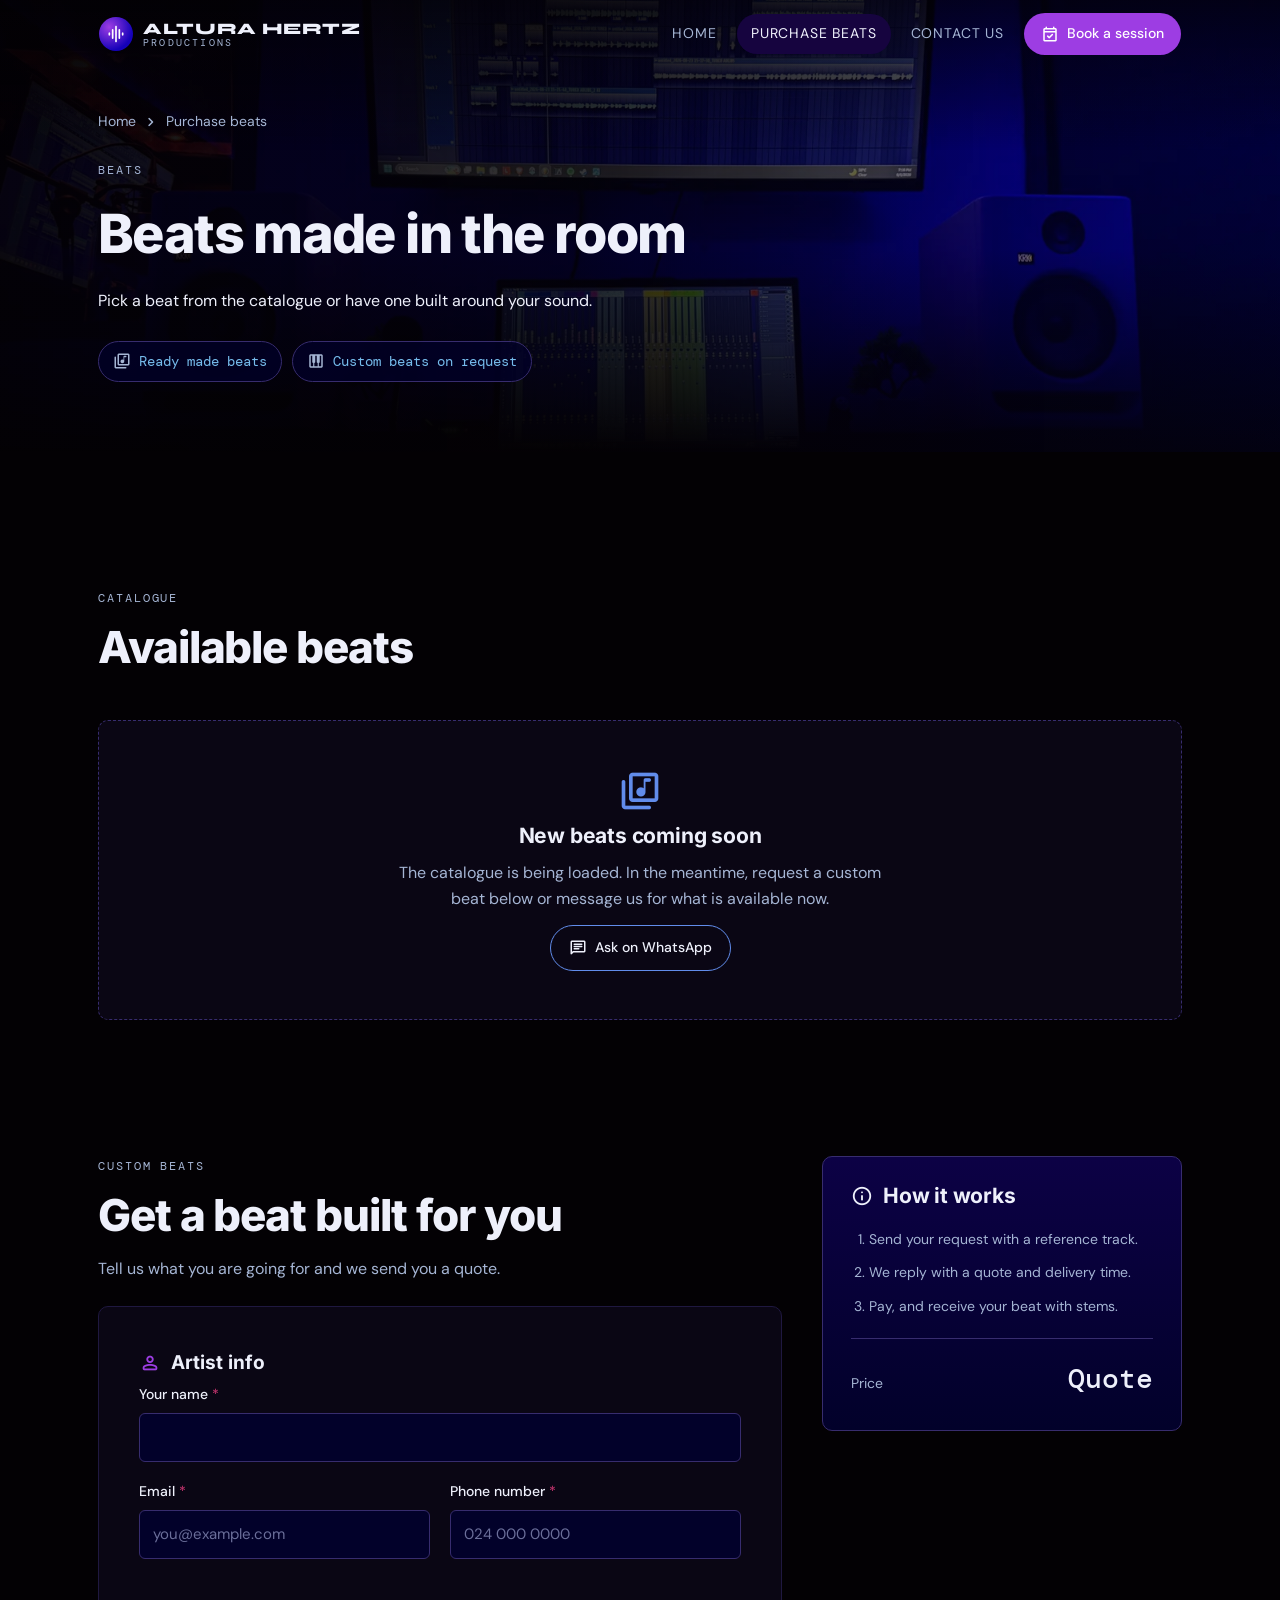
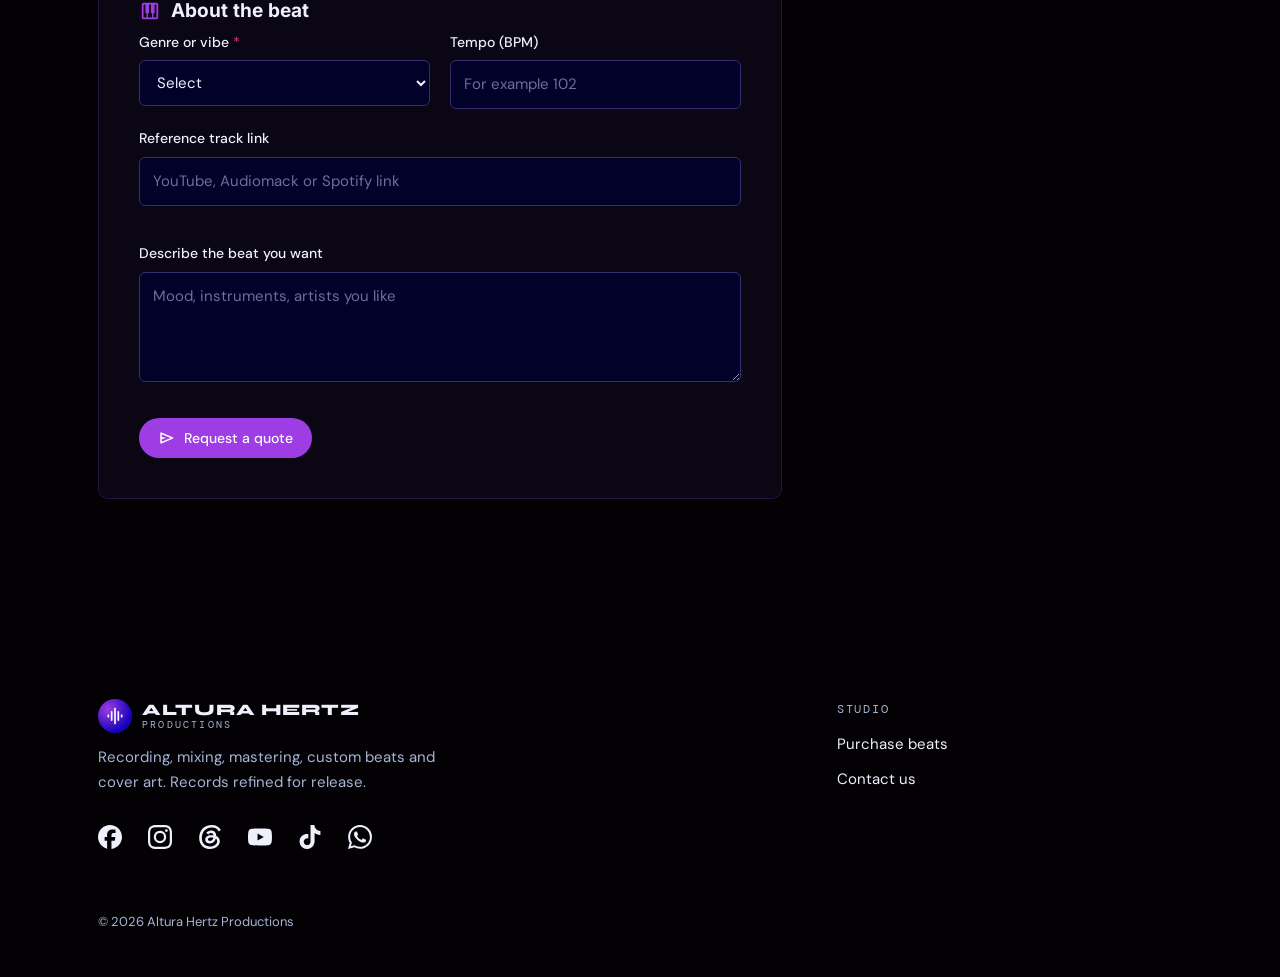
==== commit bd429293: "Website v1.13.2: Inter headings, split nav, meters and layout polish - All headings in Inter (bundle" ====
--- a/development/beats.html
+++ b/development/beats.html
@@ -14,6 +14,7 @@
   <style>html,body{background:#030104;color:#eef0fb}</style>
   <link rel="preload" href="assets/fonts/material-symbols-rounded-300-400.woff2" as="font" type="font/woff2" crossorigin>
   <link rel="preload" href="assets/fonts/syne-600-latin.woff2" as="font" type="font/woff2" crossorigin>
+  <link rel="preload" href="assets/fonts/inter-600-800-latin.woff2" as="font" type="font/woff2" crossorigin>
   <link rel="preload" href="assets/fonts/dm-sans-400-latin.woff2" as="font" type="font/woff2" crossorigin>
   <link rel="stylesheet" href="css/fonts.css">
   <link rel="stylesheet" href="css/styles.css">
--- a/development/css/fonts.css
+++ b/development/css/fonts.css
@@ -130,3 +130,60 @@
   font-display: block;
   src: url(../assets/fonts/material-symbols-rounded-300-400.woff2) format('woff2');
 }
+
+
+/* Inter: all headings (v1.11.0). Licence: SIL Open Font License. */
+/* latin-ext */
+@font-face {
+  font-family: 'Inter';
+  font-style: normal;
+  font-weight: 600;
+  font-display: swap;
+  src: url(../assets/fonts/inter-600-800-latin-ext.woff2) format('woff2');
+  unicode-range: U+0100-02BA, U+02BD-02C5, U+02C7-02CC, U+02CE-02D7, U+02DD-02FF, U+0304, U+0308, U+0329, U+1D00-1DBF, U+1E00-1E9F, U+1EF2-1EFF, U+2020, U+20A0-20AB, U+20AD-20C0, U+2113, U+2C60-2C7F, U+A720-A7FF;
+}
+/* latin */
+@font-face {
+  font-family: 'Inter';
+  font-style: normal;
+  font-weight: 600;
+  font-display: swap;
+  src: url(../assets/fonts/inter-600-800-latin.woff2) format('woff2');
+  unicode-range: U+0000-00FF, U+0131, U+0152-0153, U+02BB-02BC, U+02C6, U+02DA, U+02DC, U+0304, U+0308, U+0329, U+2000-206F, U+20AC, U+2122, U+2191, U+2193, U+2212, U+2215, U+FEFF, U+FFFD;
+}
+/* latin-ext */
+@font-face {
+  font-family: 'Inter';
+  font-style: normal;
+  font-weight: 700;
+  font-display: swap;
+  src: url(../assets/fonts/inter-600-800-latin-ext.woff2) format('woff2');
+  unicode-range: U+0100-02BA, U+02BD-02C5, U+02C7-02CC, U+02CE-02D7, U+02DD-02FF, U+0304, U+0308, U+0329, U+1D00-1DBF, U+1E00-1E9F, U+1EF2-1EFF, U+2020, U+20A0-20AB, U+20AD-20C0, U+2113, U+2C60-2C7F, U+A720-A7FF;
+}
+/* latin */
+@font-face {
+  font-family: 'Inter';
+  font-style: normal;
+  font-weight: 700;
+  font-display: swap;
+  src: url(../assets/fonts/inter-600-800-latin.woff2) format('woff2');
+  unicode-range: U+0000-00FF, U+0131, U+0152-0153, U+02BB-02BC, U+02C6, U+02DA, U+02DC, U+0304, U+0308, U+0329, U+2000-206F, U+20AC, U+2122, U+2191, U+2193, U+2212, U+2215, U+FEFF, U+FFFD;
+}
+/* latin-ext */
+@font-face {
+  font-family: 'Inter';
+  font-style: normal;
+  font-weight: 800;
+  font-display: swap;
+  src: url(../assets/fonts/inter-600-800-latin-ext.woff2) format('woff2');
+  unicode-range: U+0100-02BA, U+02BD-02C5, U+02C7-02CC, U+02CE-02D7, U+02DD-02FF, U+0304, U+0308, U+0329, U+1D00-1DBF, U+1E00-1E9F, U+1EF2-1EFF, U+2020, U+20A0-20AB, U+20AD-20C0, U+2113, U+2C60-2C7F, U+A720-A7FF;
+}
+/* latin */
+@font-face {
+  font-family: 'Inter';
+  font-style: normal;
+  font-weight: 800;
+  font-display: swap;
+  src: url(../assets/fonts/inter-600-800-latin.woff2) format('woff2');
+  unicode-range: U+0000-00FF, U+0131, U+0152-0153, U+02BB-02BC, U+02C6, U+02DA, U+02DC, U+0304, U+0308, U+0329, U+2000-206F, U+20AC, U+2122, U+2191, U+2193, U+2212, U+2215, U+FEFF, U+FFFD;
+}
--- a/development/css/styles.css
+++ b/development/css/styles.css
@@ -41,14 +41,15 @@
   --price: var(--ah-ice);
   --danger: var(--ah-booth-red);
 
-  --display: "Syne", "Arial Black", system-ui, sans-serif;
+  --display: "Syne", "Arial Black", system-ui, sans-serif;   /* logo only */
+  --heading: "Inter", system-ui, -apple-system, "Segoe UI", sans-serif;
   --body: "DM Sans", system-ui, -apple-system, "Segoe UI", sans-serif;
   --mono: "DM Mono", ui-monospace, "Cascadia Mono", Consolas, monospace;
 
   --radius: 10px;
   --radius-sm: 6px;
   --max: 1180px;
-  --gutter: clamp(16px, 4vw, 32px);
+  --gutter: clamp(20px, 5vw, 48px);
 }
 
 *, *::before, *::after { box-sizing: border-box; }
@@ -66,7 +67,7 @@
   color: var(--text);
   font-family: var(--body);
   font-size: 16px;
-  line-height: 1.6;
+  line-height: 1.68;
   -webkit-font-smoothing: antialiased;
 }
 
@@ -77,14 +78,15 @@
 :focus-visible { outline: 2px solid var(--accent); outline-offset: 3px; }
 
 h1, h2, h3 {
-  font-family: var(--display);
+  font-family: var(--heading);
   line-height: 1.08;
   margin: 0;
   text-wrap: balance;
 }
-h1 { font-weight: 800; font-size: clamp(38px, 6.4vw, 72px); letter-spacing: -.01em; }
-h2 { font-weight: 800; font-size: clamp(28px, 4vw, 44px); }
-h3 { font-weight: 600; font-size: 21px; }
+/* All headings use Inter (v1.11.0). The logo keeps Syne. */
+h1 { font-weight: 800; font-size: clamp(38px, 6.4vw, 72px); line-height: 1.04; letter-spacing: -.03em; }
+h2 { font-weight: 800; font-size: clamp(28px, 4vw, 44px); letter-spacing: -.025em; }
+h3 { font-weight: 700; font-size: 21px; letter-spacing: -.01em; }
 p { margin: 0; }
 
 .container { max-width: var(--max); margin-inline: auto; padding-inline: var(--gutter); }
@@ -138,6 +140,53 @@
   backdrop-filter: blur(12px);
   -webkit-backdrop-filter: blur(12px);
 }
+/* Transparent nav on desktop (v1.8.3): no background or blur, and the page hero slides up
+   behind it so the nav floats over the photo. Phones keep the solid bar for the dropdown menu. */
+@media (min-width: 821px) {
+  .site-header { background: transparent; backdrop-filter: none; -webkit-backdrop-filter: none; }
+  .site-header + main { margin-top: -68px; }
+  .hero .hero-inner { padding-top: calc(clamp(80px, 14vw, 170px) + 68px); }
+  .page-hero .hero-inner { padding-top: calc(clamp(56px, 9vw, 110px) + 68px); }
+  /* Soft dark fade at the top of the photo so the nav links stay readable */
+  .hero::before, .page-hero::before {
+    content: ""; position: absolute; left: 0; right: 0; top: 0; height: 150px; z-index: 1;
+    background: linear-gradient(180deg, rgba(3, 1, 4, .72) 0%, rgba(3, 1, 4, .35) 55%, rgba(3, 1, 4, 0) 100%);
+    pointer-events: none;
+  }
+  .hero .hero-inner, .page-hero .hero-inner { z-index: 2; }
+
+  /* Split nav (v1.9.0): the logo never has a background. The links sit in a rounded pill
+     that gains a dark blurred background once the page scrolls past the hero (main.js adds .is-scrolled). */
+  .nav-links {
+    padding: 5px;
+    border-radius: 999px;
+    border: 1px solid transparent;
+    transition: background-color .3s ease, border-color .3s ease, box-shadow .3s ease, backdrop-filter .3s ease;
+  }
+  .site-header.is-scrolled .nav-links {
+    background: rgba(10, 6, 24, .78);
+    border-color: var(--line-strong);
+    -webkit-backdrop-filter: blur(14px);
+    backdrop-filter: blur(14px);
+    box-shadow: 0 10px 30px rgba(3, 1, 4, .45);
+  }
+  /* The logo gets a matching pill at the same moment as the links (v1.11.2) */
+  .site-header .brand {
+    padding: 3.2px 16px 3.2px 3.2px;
+    margin-left: -3.2px;
+    border-radius: 999px;
+    border: 1px solid transparent;
+    transition: background-color .3s ease, border-color .3s ease, box-shadow .3s ease, backdrop-filter .3s ease;
+  }
+  .site-header.is-scrolled .brand {
+    background: rgba(10, 6, 24, .78);
+    border-color: var(--line-strong);
+    -webkit-backdrop-filter: blur(14px);
+    backdrop-filter: blur(14px);
+    box-shadow: 0 10px 30px rgba(3, 1, 4, .45);
+  }
+}
+
 .nav {
   display: flex;
   align-items: center;
@@ -170,7 +219,7 @@
   border-radius: 999px;
 }
 .nav-links a:hover, .nav-links a[aria-current="page"] { color: var(--text); background: var(--ah-plum); }
-.nav-links .btn { display: inline-flex; padding: 9px 18px; text-transform: none; letter-spacing: 0; color: #fff; }
+.nav-links .btn { display: inline-flex; padding: 8px 16px; text-transform: none; letter-spacing: 0; color: #fff; }
 .nav-links .btn:hover { background: var(--accent-hover); }
 
 /* Phone menu button: an equalizer. Four bars bounce like a level meter;
@@ -244,7 +293,7 @@
   .nav-links.is-open li:nth-child(3) { transition-delay: .2s; }
   .nav-links.is-open li:nth-child(4) { transition-delay: .26s; }
   .nav-links a { padding: 12px 14px; }
-  .nav-links .btn { display: flex; width: 100%; margin-top: 8px; padding-block: 13px; text-align: center; justify-content: center; }
+  .nav-links .btn { display: flex; width: 100%; margin-top: 8px; padding-block: 12px; text-align: center; justify-content: center; }
 }
 
 @media (prefers-reduced-motion: reduce) {
@@ -254,8 +303,8 @@
 /* Buttons */
 .btn {
   display: inline-flex; align-items: center; gap: 8px;
-  font-family: var(--body); font-weight: 500; font-size: 15px;
-  padding: 12px 22px;
+  font-family: var(--body); font-weight: 500; font-size: 14px;
+  padding: 10px 18px;
   border-radius: 999px;
   border: 1px solid transparent;
   text-decoration: none;
@@ -266,7 +315,7 @@
 .btn-primary:hover { background: var(--accent-hover); color: #fff; }
 .btn-ghost { border-color: var(--link); color: var(--text); background: transparent; }
 .btn-ghost:hover { background: rgba(97, 140, 235, .12); color: var(--text); }
-.btn .material-symbols-rounded { font-size: 20px; }
+.btn .material-symbols-rounded { font-size: 18px; }
 .btn[disabled] { opacity: .55; cursor: not-allowed; }
 
 /* Hero */
@@ -288,13 +337,33 @@
 .hero-inner {
   position: relative;
   display: grid;
-  gap: 22px;
-  padding-block: clamp(80px, 14vw, 170px) clamp(56px, 8vw, 96px);
+  gap: 26px;
+  padding-block: clamp(80px, 14vw, 170px) clamp(64px, 9vw, 112px);
 }
 .hero-inner > * { max-width: 720px; }
 .hero h1 span { color: var(--accent); }
+/* Home hero headline size */
+.hero h1 { font-size: clamp(38px, 6vw, 76px); }
 .hero .lede { font-size: 18px; color: var(--ah-cloud); max-width: 54ch; }
 .hero-actions { display: flex; flex-wrap: wrap; gap: 12px; }
+/* Home hero buttons 15% smaller than the site buttons (v1.8.2): 14 to 11.9 px text, 18 to 15.3 px icons, 10 x 18 to 8.5 x 15.3 px padding */
+.hero .hero-actions { gap: 10px; }
+.hero .hero-actions .btn { font-size: 11.9px; padding: 8.5px 15.3px; gap: 6.8px; }
+.hero .hero-actions .btn .material-symbols-rounded { font-size: 15.3px; }
+/* Note pattern inside the hero Book a session button (v1.12.4, notes at 13% opacity).
+   One upright eighth note repeated in neat staggered rows (each row shifted half a step). Glides on hover. */
+.hero .hero-actions .btn-primary {
+  background-color: var(--accent);
+  background-image: url("data:image/svg+xml,%3Csvg%20xmlns=%22http://www.w3.org/2000/svg%22%20xmlns:xlink=%22http://www.w3.org/1999/xlink%22%20width=%2224%22%20height=%2222%22%20viewBox=%220%200%2024%2022%22%3E%3Cdefs%3E%3Cg%20id=%22n%22%3E%3Cellipse%20cx=%220%22%20cy=%220%22%20rx=%221.8%22%20ry=%221.25%22%20transform=%22rotate%28-22%29%22/%3E%3Cpath%20d=%22M1.55%20-.3%20V-6.4%22%20fill=%22none%22%20stroke=%22%23fff%22%20stroke-width=%22.75%22/%3E%3Cpath%20d=%22M1.55%20-6.4%20C3.5%20-5.3%204.1%20-3.8%203.3%20-2.3%22%20fill=%22none%22%20stroke=%22%23fff%22%20stroke-width=%22.75%22%20stroke-linecap=%22round%22/%3E%3C/g%3E%3C/defs%3E%3Cg%20fill=%22%23fff%22%20fill-opacity=%22.13%22%20stroke-opacity=%22.13%22%3E%3Cuse%20href=%22%23n%22%20xlink:href=%22%23n%22%20transform=%22translate%285%2016%29%22/%3E%3Cuse%20href=%22%23n%22%20xlink:href=%22%23n%22%20transform=%22translate%2817%205%29%22/%3E%3C/g%3E%3C/svg%3E");
+  background-repeat: repeat;
+  background-position: 0 0;
+  background-size: 24px 22px;
+}
+.hero .hero-actions .btn-primary:hover {
+  background-color: var(--accent-hover);
+  animation: score-scroll 2.4s linear infinite;
+}
+@keyframes score-scroll { to { background-position: -24px 0; } }
 
 .page-hero {
   position: relative;
@@ -308,7 +377,7 @@
 }
 .page-hero .hero-inner { padding-block: clamp(56px, 9vw, 110px) clamp(40px, 6vw, 70px); }
 .page-hero .hero-inner > * { max-width: 820px; }
-.page-hero h1 { font-size: clamp(32px, 4.6vw, 54px); }
+.page-hero h1 { font-size: clamp(30px, 4.4vw, 54px); }
 
 .breadcrumb { display: flex; align-items: center; gap: 6px; font-size: 14px; color: var(--muted); }
 .breadcrumb a { color: var(--muted); text-decoration: none; }
@@ -326,19 +395,19 @@
 .price-tag .material-symbols-rounded { font-size: 18px; color: var(--muted); }
 
 /* Sections */
-.section { padding-block: clamp(64px, 9vw, 110px); }
-.section-head { display: grid; gap: 12px; margin-bottom: 36px; max-width: 680px; }
+.section { padding-block: clamp(80px, 11vw, 136px); }
+.section-head { display: grid; gap: 16px; margin-bottom: 48px; max-width: 680px; }
 .section-head p { color: var(--muted); }
 
 .intro-grid {
   display: grid;
   grid-template-columns: 1.1fr 1fr;
-  gap: clamp(28px, 5vw, 64px);
+  gap: clamp(36px, 6vw, 88px);
   align-items: center;
 }
 .intro-grid figure { margin: 0; border-radius: var(--radius); overflow: hidden; border: 1px solid var(--line); }
 .intro-grid figure img { width: 100%; aspect-ratio: 4 / 3; object-fit: cover; }
-.intro-copy { display: grid; gap: 18px; }
+.intro-copy { display: grid; gap: 22px; }
 .intro-copy p { color: var(--muted); max-width: 60ch; }
 .gear { display: flex; flex-wrap: wrap; gap: 8px; list-style: none; padding: 0; margin: 6px 0 0; }
 .gear li {
@@ -373,19 +442,19 @@
   padding-bottom: 0;
   scroll-margin-top: 68px;
 }
-.services-section + .section { padding-top: clamp(78px, calc(8.8vw - 32px), 140px); }
+.services-section + .section { padding-top: clamp(142px, calc(15.04vw - 46px), 260px); } /* 1.7x the v1.4.1 gap below the services (v1.13.1) */
 .services-section .section-head { margin-bottom: clamp(14px, 3vh, 28px); gap: 8px; max-width: none; }
 
 .service-grid {
   display: grid;
   grid-template-columns: repeat(5, minmax(0, 1fr));
-  gap: 14px;
+  gap: 18px;
 }
 
 .service-card {
   position: relative;
   display: grid;
-  grid-template-rows: clamp(100px, 24vh, 230px) auto;
+  grid-template-rows: clamp(100px, 24vh, 230px) 1fr;
   border-radius: var(--radius);
   overflow: hidden;
   text-decoration: none;
@@ -411,18 +480,18 @@
   position: absolute; left: 14px; top: 14px; z-index: 1;
   width: 40px; height: 40px; border-radius: 50%;
   display: grid; place-items: center;
-  background: rgba(3, 1, 4, .65); border: 1px solid rgba(238, 240, 251, .2);
-}
-.card-media .card-icon .material-symbols-rounded { color: #fff; font-size: 20px; }
+  background: none; border: 0; /* no circle behind the icon (v1.13.2) */
+}
+.card-media .card-icon .material-symbols-rounded { color: #fff; font-size: 22px; filter: drop-shadow(0 1px 3px rgba(3, 1, 4, .9)) drop-shadow(0 0 8px rgba(3, 1, 4, .6)); }
 .card-media .card-art { position: absolute; inset: 0; display: grid; place-items: center; }
 .card-media .card-art .material-symbols-rounded { font-size: 88px; color: rgba(238, 240, 251, .22); font-variation-settings: "FILL" 1, "wght" 300, "GRAD" 0, "opsz" 48; }
 
-.card-body { display: grid; gap: 6px; align-content: start; padding: 14px 16px 16px; }
+.card-body { display: flex; flex-direction: column; align-items: flex-start; gap: 7px; padding: 16px 18px 18px; }
 .card-body h3 { font-weight: 800; font-size: clamp(16px, 1.3vw, 20px); line-height: 1.12; }
-.card-body .card-price { font-family: var(--mono); font-size: 13px; color: var(--price); }
+.card-body .card-price { font-family: var(--mono); font-size: 11.05px; color: var(--price); } /* 15% smaller than 13 px (v1.11.1) */
 .card-body .card-link {
   display: inline-flex; align-items: center; gap: 4px;
-  font-size: 13.5px; color: var(--muted); margin-top: 2px;
+  font-size: 13.5px; color: var(--muted); margin-top: auto; padding-top: 10px;
 }
 .card-body .card-link .material-symbols-rounded { font-size: 18px; }
 .service-card:hover .card-link { color: var(--text); }
@@ -442,8 +511,8 @@
   .card-media .card-icon { display: none; }
   .card-media .card-art .material-symbols-rounded { font-size: 34px; color: rgba(238, 240, 251, .7); }
   .card-body { padding: 10px 4px 10px 14px; gap: 2px; }
-  .card-body h3 { font-size: 16px; font-weight: 600; font-family: var(--body); line-height: 1.25; }
-  .card-body .card-price { font-size: 12.5px; }
+  .card-body h3 { font-size: 16px; font-weight: 700; font-family: var(--heading); line-height: 1.25; letter-spacing: -.01em; }
+  .card-body .card-price { font-size: 10.6px; } /* 15% smaller than 12.5 px (v1.11.1) */
   .card-body .card-link { display: none; }
   .service-card::after {
     content: "arrow_forward";
@@ -466,11 +535,11 @@
 }
 
 /* Steps and policies */
-.steps { display: grid; grid-template-columns: repeat(3, 1fr); gap: 16px; list-style: none; padding: 0; margin: 0; counter-reset: step; }
+.steps { display: grid; grid-template-columns: repeat(3, 1fr); gap: 22px; list-style: none; padding: 0; margin: 0; counter-reset: step; }
 .steps li {
   counter-increment: step;
   display: grid; gap: 10px; align-content: start;
-  padding: 24px; border-radius: var(--radius);
+  padding: 30px; border-radius: var(--radius);
   background: var(--surface); border: 1px solid var(--line);
 }
 .steps li::before {
@@ -480,10 +549,10 @@
 .steps p { color: var(--muted); font-size: 15px; }
 @media (max-width: 820px) { .steps { grid-template-columns: 1fr; } }
 
-.policy-list { display: grid; gap: 12px; list-style: none; padding: 0; margin: 0; }
+.policy-list { display: grid; gap: 14px; list-style: none; padding: 0; margin: 0; }
 .policy-list li {
   display: grid; grid-template-columns: auto 1fr; gap: 14px; align-items: start;
-  padding: 16px 18px; border-radius: var(--radius-sm);
+  padding: 20px 22px; border-radius: var(--radius-sm);
   background: var(--surface); border: 1px solid var(--line);
 }
 .policy-list .material-symbols-rounded { color: var(--link); margin-top: 1px; }
@@ -491,7 +560,7 @@
 /* CTA band */
 .cta-band {
   border-radius: var(--radius);
-  padding: clamp(28px, 5vw, 56px);
+  padding: clamp(32px, 6vw, 72px);
   background: radial-gradient(120% 140% at 100% 0%, var(--ah-electric-indigo) 0%, var(--ah-deep-indigo) 45%, var(--ah-midnight) 100%);
   border: 1px solid var(--line-strong);
 }
@@ -501,7 +570,7 @@
 .booking {
   display: grid;
   grid-template-columns: minmax(0, 1fr) 360px;
-  gap: 28px;
+  gap: 40px;
   align-items: start;
 }
 @media (max-width: 960px) { .booking { grid-template-columns: 1fr; } }
@@ -510,20 +579,20 @@
   background: var(--surface);
   border: 1px solid var(--line);
   border-radius: var(--radius);
-  padding: clamp(20px, 3vw, 32px);
+  padding: clamp(24px, 3.6vw, 40px);
   display: grid;
-  gap: 30px;
-}
-fieldset { border: 0; margin: 0; padding: 0; display: grid; gap: 16px; min-width: 0; }
+  gap: 36px;
+}
+fieldset { border: 0; margin: 0; padding: 0; display: grid; gap: 18px; min-width: 0; }
 legend {
   display: flex; align-items: center; gap: 10px;
-  font-family: var(--display); font-weight: 600; font-size: 19px;
+  font-family: var(--heading); font-weight: 700; font-size: 19px;
   padding: 0; margin-bottom: 4px;
 }
 legend .material-symbols-rounded { color: var(--accent); }
 .fieldset-note { color: var(--muted); font-size: 14px; margin-top: -8px; }
 
-.field-row { display: grid; grid-template-columns: repeat(2, minmax(0, 1fr)); gap: 16px; }
+.field-row { display: grid; grid-template-columns: repeat(2, minmax(0, 1fr)); gap: 20px; }
 .field-row.three { grid-template-columns: repeat(3, minmax(0, 1fr)); }
 @media (max-width: 620px) { .field-row, .field-row.three { grid-template-columns: 1fr; } }
 
@@ -599,8 +668,8 @@
 /* Summary */
 .summary {
   position: sticky; top: 92px;
-  display: grid; gap: 18px;
-  padding: 24px;
+  display: grid; gap: 20px;
+  padding: 28px;
   border-radius: var(--radius);
   background: linear-gradient(180deg, var(--ah-deep-indigo), var(--ah-midnight));
   border: 1px solid var(--line-strong);
@@ -642,7 +711,7 @@
 .confirmation .actions { display: flex; flex-wrap: wrap; gap: 10px; }
 
 /* Beats catalogue */
-.beat-list { display: grid; gap: 12px; }
+.beat-list { display: grid; gap: 14px; }
 .beat {
   display: grid; grid-template-columns: auto 1fr auto auto; gap: 18px; align-items: center;
   padding: 14px 18px; border-radius: var(--radius-sm);
@@ -668,10 +737,10 @@
 .empty-state p { color: var(--muted); max-width: 46ch; }
 
 /* Contact */
-.contact-grid { display: grid; grid-template-columns: repeat(3, 1fr); gap: 16px; }
+.contact-grid { display: grid; grid-template-columns: repeat(3, 1fr); gap: 20px; }
 .contact-item {
-  display: grid; gap: 8px; align-content: start;
-  padding: 24px; border-radius: var(--radius);
+  display: grid; gap: 10px; align-content: start;
+  padding: 30px; border-radius: var(--radius);
   background: var(--surface); border: 1px solid var(--line);
 }
 .contact-item .material-symbols-rounded { font-size: 28px; color: var(--accent); }
@@ -687,8 +756,8 @@
 @media (max-width: 860px) { .contact-grid { grid-template-columns: 1fr; } }
 
 /* Footer */
-.site-footer { padding-block: 48px 36px; background: var(--ah-void); }
-.footer-grid { display: grid; grid-template-columns: 2fr 1fr; gap: 32px; }
+.site-footer { padding-block: 64px 44px; background: var(--ah-void); }
+.footer-grid { display: grid; grid-template-columns: 2fr 1fr; gap: 48px; }
 .footer-grid h4 { font-family: var(--mono); font-weight: 400; font-size: 12px; letter-spacing: .16em; text-transform: uppercase; color: var(--muted); margin: 0 0 12px; }
 .footer-grid ul { list-style: none; margin: 0; padding: 0; display: grid; gap: 8px; }
 .footer-grid a { color: var(--text); text-decoration: none; font-size: 15px; }
@@ -703,7 +772,7 @@
 }
 .socials a:hover { color: var(--accent); background: var(--ah-plum); }
 .socials svg { width: 24px; height: 24px; fill: currentColor; }
-.footer-base { margin-top: 40px; display: flex; flex-wrap: wrap; justify-content: space-between; gap: 12px; color: var(--muted); font-size: 13px; }
+.footer-base { margin-top: 52px; display: flex; flex-wrap: wrap; justify-content: space-between; gap: 12px; color: var(--muted); font-size: 13px; }
 @media (max-width: 760px) { .footer-grid { grid-template-columns: 1fr; } }
 
 .visually-hidden { position: absolute !important; width: 1px; height: 1px; overflow: hidden; clip: rect(0 0 0 0); white-space: nowrap; }
@@ -997,6 +1066,39 @@
   100.0% { transform: translateY(45.9%); }
 }
 
+/* White meter bank on the right of the home hero (v1.13.0).
+   Same bars and motion as the card meters, but lit only in shades of white and blended into the
+   photo with a screen blend, so only lit segments glow and unlit ones vanish into the image. */
+.meter-bank--hero {
+  z-index: 1;
+  top: 0; bottom: 0; right: 0; left: auto;
+  width: 46%; height: auto;
+  padding: 90px clamp(20px, 5vw, 48px) 0 0;
+  opacity: .42;
+  mix-blend-mode: screen;
+  -webkit-mask-image: linear-gradient(90deg, transparent 0%, rgba(0, 0, 0, .4) 35%, #000 75%), linear-gradient(180deg, transparent 0%, #000 22%, #000 62%, transparent 100%);
+  -webkit-mask-composite: source-in;
+  mask-image: linear-gradient(90deg, transparent 0%, rgba(0, 0, 0, .4) 35%, #000 75%), linear-gradient(180deg, transparent 0%, #000 22%, #000 62%, transparent 100%);
+  mask-composite: intersect;
+}
+.meter-bank--hero .lit {
+  background: linear-gradient(0deg, rgba(255, 255, 255, .28) 0%, rgba(255, 255, 255, .55) 45%, rgba(255, 255, 255, .8) 75%, #fff 100%);
+}
+.meter-bank--hero .shade, .meter-bank--hero .cap { background: #000; }
+.meter-bank--hero .peak { border-top-color: #fff; }
+.hero .hero-inner { z-index: 2; } /* hero text always above the meters */
+@media (max-width: 820px) {
+  .meter-bank--hero {
+    top: 0; bottom: 0; left: auto; right: 0; width: 42%; height: auto;
+    padding: 70px 12px 0 0;
+    opacity: .2;
+    justify-content: flex-end; gap: 6px;
+    -webkit-mask-image: linear-gradient(90deg, transparent 0%, #000 60%), linear-gradient(180deg, transparent 0%, #000 25%, #000 60%, transparent 100%);
+    mask-image: linear-gradient(90deg, transparent 0%, #000 60%), linear-gradient(180deg, transparent 0%, #000 25%, #000 60%, transparent 100%);
+  }
+  .meter-bank--hero .strip:nth-child(n+7) { display: none; }
+}
+
 /* Gain dial for the meter bank (v1.7.0)
    The dial sets --gain and --cap on the bank. Bars keep animating on the graphics card:
    .cap hides the top (1 - gain) of each bar and .gainbox squeezes the moving shade and
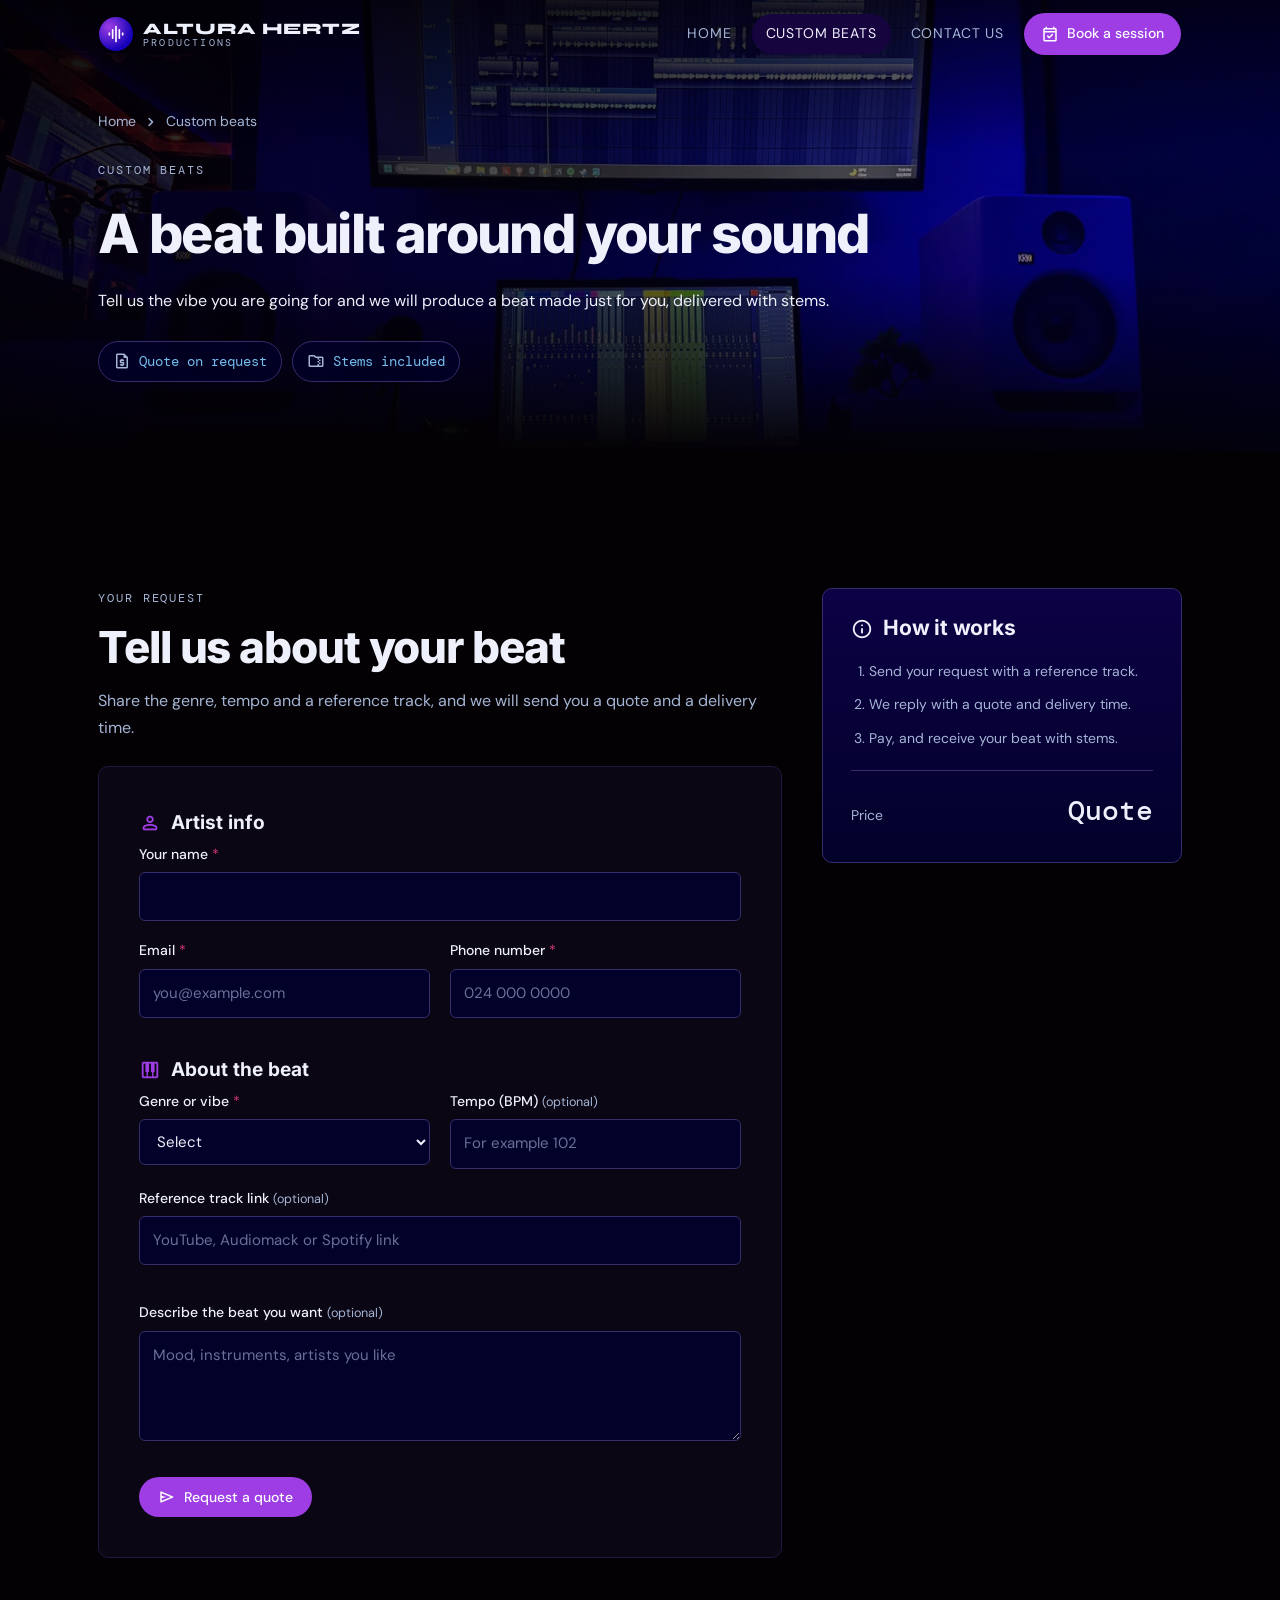
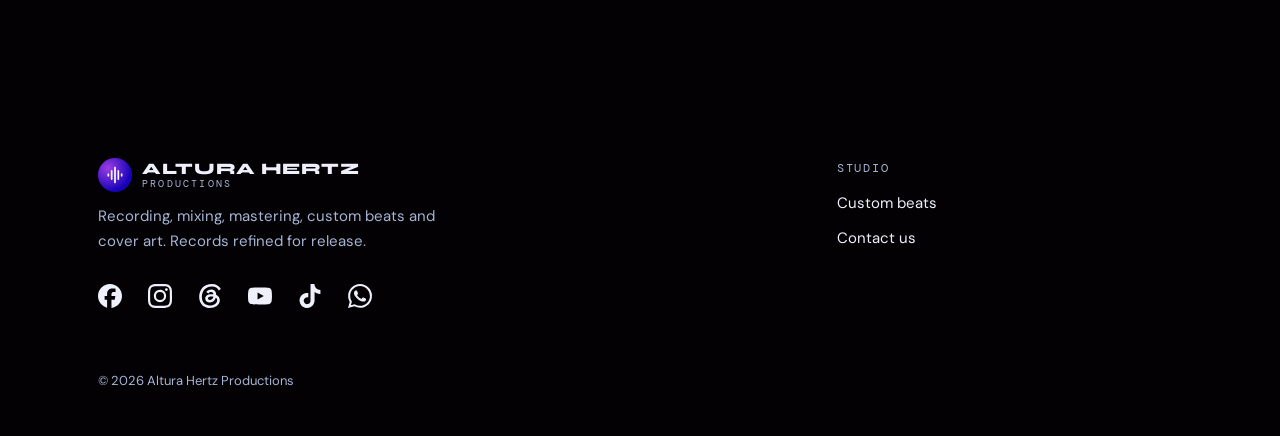
==== commit c1467159: "Move bookings to Supabase and add the studio dashboard Booking forms now save to Supabase (bookings " ====
--- a/development/beats.html
+++ b/development/beats.html
@@ -3,11 +3,11 @@
 <head>
   <meta charset="utf-8">
   <meta name="viewport" content="width=device-width, initial-scale=1">
-  <title>Purchase Beats | Altura Hertz Productions</title>
-  <meta name="description" content="Buy beats or order a custom beat from Altura Hertz Productions.">
+  <title>Custom Beats | Altura Hertz Productions</title>
+  <meta name="description" content="Order a custom beat produced for your song by Altura Hertz Productions.">
   <meta name="theme-color" content="#030104">
-  <meta property="og:title" content="Purchase Beats | Altura Hertz Productions">
-  <meta property="og:description" content="Buy beats or order a custom beat from Altura Hertz Productions.">
+  <meta property="og:title" content="Custom Beats | Altura Hertz Productions">
+  <meta property="og:description" content="Order a custom beat produced for your song by Altura Hertz Productions.">
   <meta property="og:image" content="assets/img/hero-control-room-1920.webp">
   <link rel="icon" href="data:image/svg+xml,%3Csvg xmlns='http://www.w3.org/2000/svg' viewBox='0 0 64 64'%3E%3Cdefs%3E%3CradialGradient id='g' cx='.3' cy='.3' r='.8'%3E%3Cstop offset='0' stop-color='%239d3de3'/%3E%3Cstop offset='.7' stop-color='%231501b9'/%3E%3C/radialGradient%3E%3C/defs%3E%3Ccircle cx='32' cy='32' r='30' fill='url(%23g)'/%3E%3Cpath d='M14 34h6l4-12 6 22 6-26 5 18 3-6h6' fill='none' stroke='%23eef0fb' stroke-width='4' stroke-linecap='round' stroke-linejoin='round'/%3E%3C/svg%3E">
   <meta name="color-scheme" content="dark">
@@ -29,36 +29,29 @@
       </a>
       <button class="nav-toggle" type="button" aria-expanded="false" aria-controls="nav-links" aria-label="Menu"><span class="eq" aria-hidden="true"><i></i><i></i><i></i><i></i></span></button>
       <ul class="nav-links" id="nav-links">
-        <li><a href="index.html">Home</a></li>
-        <li><a href="beats.html" aria-current="page">Purchase Beats</a></li>
-        <li><a href="contact.html">Contact Us</a></li>
-        <li><a class="btn btn-primary" href="index.html#services"><span class="material-symbols-rounded" aria-hidden="true">event_available</span>Book a session</a></li>
+        <li><a href="index.html"><span class="material-symbols-rounded" aria-hidden="true">home</span><span class="nav-label">Home</span></a></li>
+        <li><a href="beats.html" aria-current="page"><span class="material-symbols-rounded" aria-hidden="true">piano</span><span class="nav-label">Custom Beats</span></a></li>
+        <li><a href="contact.html"><span class="material-symbols-rounded" aria-hidden="true">call</span><span class="nav-label">Contact Us</span></a></li>
+        <li><a class="btn btn-primary" href="index.html#services"><span class="material-symbols-rounded" aria-hidden="true">event_available</span><span class="nav-label">Book a session</span></a></li>
       </ul>
     </nav>
   </header>
   <main id="main">
     <section class="page-hero has-image">
-      <div class="hero-media"><img src="assets/img/mixing-desk.webp" alt="Studio desk with a beat arrangement on screen" fetchpriority="high"></div>
+      <div class="hero-media"><img src="assets/img/mixing-desk.webp" alt="Studio desk with a beat arrangement on screen" width="1600" height="977" fetchpriority="high"></div>
       <div class="container hero-inner">
-        <nav class="breadcrumb" aria-label="Breadcrumb"><a href="index.html">Home</a><span class="material-symbols-rounded" aria-hidden="true">chevron_right</span><span>Purchase beats</span></nav>
-        <p class="eyebrow">Beats</p>
-        <h1>Beats made in the room</h1>
-        <p class="lede">Pick a beat from the catalogue or have one built around your sound.</p>
-        <div class="price-tags"><span class="price-tag"><span class="material-symbols-rounded" aria-hidden="true">library_music</span>Ready made beats</span><span class="price-tag"><span class="material-symbols-rounded" aria-hidden="true">piano</span>Custom beats on request</span></div>
+        <nav class="breadcrumb" aria-label="Breadcrumb"><a href="index.html">Home</a><span class="material-symbols-rounded" aria-hidden="true">chevron_right</span><span>Custom beats</span></nav>
+        <p class="eyebrow">Custom beats</p>
+        <h1>A beat built around your sound</h1>
+        <p class="lede">Tell us the vibe you are going for and we will produce a beat made just for you, delivered with stems.</p>
+        <div class="price-tags"><span class="price-tag"><span class="material-symbols-rounded" aria-hidden="true">request_quote</span>Quote on request</span><span class="price-tag"><span class="material-symbols-rounded" aria-hidden="true">folder_zip</span>Stems included</span></div>
       </div>
     </section>
 
-    <section class="section">
-      <div class="container">
-        <div class="section-head"><p class="eyebrow">Catalogue</p><h2>Available beats</h2></div>
-        <div class="beat-list" id="beat-list"></div>
-      </div>
-    </section>
-
-    <section class="section" id="custom" style="padding-top:0">
+    <section class="section" id="custom">
       <div class="container booking">
         <div style="display:grid;gap:24px;min-width:0">
-        <div class="section-head" style="margin-bottom:0"><p class="eyebrow">Custom beats</p><h2>Get a beat built for you</h2><p>Tell us what you are going for and we send you a quote.</p></div>
+        <div class="section-head" style="margin-bottom:0"><p class="eyebrow">Your request</p><h2>Tell us about your beat</h2><p>Share the genre, tempo and a reference track, and we will send you a quote and a delivery time.</p></div>
         <form class="form-card" id="booking-form" data-mode="quote" data-service-name="Custom beat" data-noun="request" novalidate>
           <fieldset>
             <legend><span class="material-symbols-rounded" aria-hidden="true">person</span>Artist info</legend>
@@ -93,17 +86,17 @@
                 <span class="error-text">Choose a genre.</span>
               </div>
               <div class="field">
-                <label for="bpm">Tempo (BPM)</label>
+                <label for="bpm">Tempo (BPM) <span class="optional">(optional)</span></label>
                 <input type="text" id="bpm" name="bpm" inputmode="numeric" placeholder="For example 102" data-summary-field="BPM">
               </div>
             </div>
             <div class="field">
-              <label for="reference">Reference track link</label>
+              <label for="reference">Reference track link <span class="optional">(optional)</span></label>
               <input type="url" id="reference" name="reference" placeholder="YouTube, Audiomack or Spotify link" data-summary-field="Reference">
             </div>
           </fieldset>
           <div class="field">
-            <label for="notes">Describe the beat you want</label>
+            <label for="notes">Describe the beat you want <span class="optional">(optional)</span></label>
             <textarea id="notes" name="notes" placeholder="Mood, instruments, artists you like"></textarea>
           </div>
           <div>
@@ -154,7 +147,7 @@
         <div>
           <h4>Studio</h4>
           <ul>
-            <li><a href="beats.html">Purchase beats</a></li>
+            <li><a href="beats.html">Custom beats</a></li>
             <li><a href="contact.html">Contact us</a></li>
           </ul>
         </div>
@@ -166,8 +159,6 @@
   </footer>
   <script src="js/config.js"></script>
   <script src="js/main.js"></script>
-  <script src="data/beats.js"></script>
-  <script src="js/beats.js"></script>
   <script src="js/booking.js"></script>
 </body>
 </html>
--- a/development/css/fonts.css
+++ b/development/css/fonts.css
@@ -1,6 +1,6 @@
 /* Self hosted fonts. Downloaded from Google Fonts so pages render without waiting on the network.
    Material Symbols is cut down to the icons the site uses. To add an icon, see the Editing guide in documentation.
-   Icon font source: https://fonts.googleapis.com/css2?family=Material+Symbols+Rounded:opsz,wght,FILL,GRAD@20..48,300..400,0..1,0&display=block&icon_names=add,alarm,album,arrow_forward,audio_file,calendar_month,call,chat,check_circle,chevron_right,close,content_copy,credit_card,event_available,folder_zip,graphic_eq,group,image,info,label,library_music,location_on,mail,menu,mic,mic_external_on,open_in_new,pause,payments,person,photo_library,piano,play_arrow,queue_music,receipt_long,remove,request_quote,schedule,sell,send,settings_input_component,shopping_cart,smartphone,speaker,storefront,tune,upload_file
+   Icon font source: https://fonts.googleapis.com/css2?family=Material+Symbols+Rounded:opsz,wght,FILL,GRAD@20..48,300..400,0..1,0&display=block&icon_names=account_balance,add,alarm,album,arrow_forward,attach_file,audio_file,block,calendar_month,call,cancel,chat,check_circle,chevron_right,close,content_copy,database,download,error,event,event_available,event_busy,floor,folder_zip,gavel,graphic_eq,group,home,hourglass_top,image,inbox,info,key,label,library_music,list,location_on,lock,login,logout,mail,menu,mic,mic_external_on,notifications_active,open_in_new,paid,pause,payments,person,photo_library,piano,play_arrow,queue_music,receipt_long,refresh,remove,request_quote,save,schedule,search,sell,send,settings_input_component,shopping_cart,smartphone,speaker,storefront,task_alt,tune,upload_file,warning
    Icon names must stay in alphabetical order. */
 
 /* latin-ext */
--- a/development/css/styles.css
+++ b/development/css/styles.css
@@ -170,13 +170,18 @@
     backdrop-filter: blur(14px);
     box-shadow: 0 10px 30px rgba(3, 1, 4, .45);
   }
+  /* Once the pill background shows up, every nav item collapses to just its icon */
+  .site-header.is-scrolled .nav-links a:not(.btn) .material-symbols-rounded { font-size: 18px; opacity: 1; }
+  .site-header.is-scrolled .nav-links a .nav-label { max-width: 0; opacity: 0; }
+  .site-header.is-scrolled .nav-links a:not(.btn) { padding-inline: 10px; }
+  .site-header.is-scrolled .nav-links .btn { gap: 0; padding-inline: 10px; }
   /* The logo gets a matching pill at the same moment as the links (v1.11.2) */
   .site-header .brand {
     padding: 3.2px 16px 3.2px 3.2px;
     margin-left: -3.2px;
     border-radius: 999px;
     border: 1px solid transparent;
-    transition: background-color .3s ease, border-color .3s ease, box-shadow .3s ease, backdrop-filter .3s ease;
+    transition: background-color .3s ease, border-color .3s ease, box-shadow .3s ease, backdrop-filter .3s ease, padding .7s ease, gap .7s ease;
   }
   .site-header.is-scrolled .brand {
     background: rgba(10, 6, 24, .78);
@@ -184,7 +189,11 @@
     -webkit-backdrop-filter: blur(14px);
     backdrop-filter: blur(14px);
     box-shadow: 0 10px 30px rgba(3, 1, 4, .45);
+    /* Once the pill background shows up, collapse down to just the icon */
+    padding-right: 3.2px;
+    gap: 0;
   }
+  .site-header.is-scrolled .brand-name { max-width: 0; opacity: 0; }
 }
 
 .nav {
@@ -204,12 +213,17 @@
   background: radial-gradient(circle at 30% 30%, var(--ah-neon-violet), var(--ah-studio-blue) 70%);
 }
 .brand-mark .material-symbols-rounded { font-size: 20px; color: #fff; }
-.brand-name { font-family: var(--display); font-weight: 800; font-size: 16px; letter-spacing: .04em; line-height: 1.1; }
+.brand-name {
+  font-family: var(--display); font-weight: 800; font-size: 16px; letter-spacing: .04em; line-height: 1.1;
+  overflow: hidden; white-space: nowrap; max-width: 220px; opacity: 1;
+  transition: max-width .7s cubic-bezier(.6, .05, .3, 1), opacity .45s ease;
+}
 .brand-name small { display: block; font-family: var(--mono); font-weight: 400; font-size: 10px; letter-spacing: .22em; color: var(--muted); }
 
 .nav-links { display: flex; align-items: center; gap: 6px; list-style: none; margin: 0; padding: 0; }
 .nav-links a {
-  display: block;
+  display: flex;
+  align-items: center;
   padding: 8px 14px;
   color: var(--muted);
   text-decoration: none;
@@ -217,9 +231,20 @@
   letter-spacing: .06em;
   text-transform: uppercase;
   border-radius: 999px;
+  transition: padding .3s ease;
+}
+/* Plain links start icon-less (today's look). The icon exists in the markup so it can take
+   over once the header collapses to the icon-only pill (below, v1.17.0). */
+.nav-links a:not(.btn) .material-symbols-rounded {
+  font-size: 0; opacity: 0;
+  transition: font-size .25s ease, opacity .2s ease;
+}
+.nav-label {
+  overflow: hidden; white-space: nowrap; max-width: 160px; opacity: 1;
+  transition: max-width .35s cubic-bezier(.6, .05, .3, 1), opacity .2s ease;
 }
 .nav-links a:hover, .nav-links a[aria-current="page"] { color: var(--text); background: var(--ah-plum); }
-.nav-links .btn { display: inline-flex; padding: 8px 16px; text-transform: none; letter-spacing: 0; color: #fff; }
+.nav-links .btn { display: inline-flex; padding: 8px 16px; text-transform: none; letter-spacing: 0; color: #fff; transition: background .15s ease, transform .2s ease, box-shadow .2s ease, padding .3s ease, gap .3s ease; }
 .nav-links .btn:hover { background: var(--accent-hover); }
 
 /* Phone menu button: an equalizer. Four bars bounce like a level meter;
@@ -237,31 +262,35 @@
 }
 .nav-toggle:active { transform: scale(.94); }
 
-.eq { position: relative; display: block; width: 22px; height: 22px; margin: auto; }
+/* Turned 90deg so the bars lie flat. Each bar sits on the bottom edge and grows up,
+   which after the turn means every bar starts from the same line on the left. */
+.eq { position: relative; display: block; width: 22px; height: 22px; margin: auto; transform: rotate(90deg); }
 .eq i {
-  position: absolute; top: 0; bottom: 0; margin: auto 0;
+  position: absolute; bottom: 0;
   width: 3px; height: var(--h); border-radius: 3px;
   left: var(--x);
-  background: linear-gradient(180deg, var(--ah-ice), var(--ah-neon-violet));
+  transform-origin: 50% 100%;
+  background: linear-gradient(0deg, var(--ah-ice), var(--ah-neon-violet));
   animation: eq-bounce var(--d) ease-in-out infinite alternate;
   animation-delay: var(--delay);
   /* Timings are 25% slower than the first version (v1.5.1) */
   transition: left .44s cubic-bezier(.6, .05, .3, 1), height .44s cubic-bezier(.6, .05, .3, 1),
               transform .44s cubic-bezier(.6, .05, .3, 1), opacity .25s ease, background .31s ease;
 }
-.eq i:nth-child(1) { --x: 1.5px;  --h: 9px;  --d: 1.125s; --delay: -.375s; }
-.eq i:nth-child(2) { --x: 7.2px;  --h: 18px; --d: 1.375s; --delay: -1s; }
-.eq i:nth-child(3) { --x: 12.8px; --h: 13px; --d: 1s;     --delay: -.125s; }
-.eq i:nth-child(4) { --x: 18.5px; --h: 7px;  --d: 1.25s;  --delay: -.6875s; }
+/* Every bar is full length and bounces between its own resting size (--min) and full,
+   so at the peak the short bars grow to match the long ones. The middle bars rest longest. */
+.eq i:nth-child(1) { --x: 1.5px;  --h: 22px; --min: .4;  --d: 1.125s; --delay: -.375s; }
+.eq i:nth-child(2) { --x: 7.2px;  --h: 22px; --min: .8;  --d: 1.375s; --delay: -1s; }
+.eq i:nth-child(3) { --x: 12.8px; --h: 22px; --min: .65; --d: 1s;     --delay: -.125s; }
+.eq i:nth-child(4) { --x: 18.5px; --h: 22px; --min: .32; --d: 1.25s;  --delay: -.6875s; }
 
 @keyframes eq-bounce {
-  0%   { transform: scaleY(.45); }
-  50%  { transform: scaleY(1.05); }
-  100% { transform: scaleY(.7); }
+  0%   { transform: scaleY(var(--min)); }
+  100% { transform: scaleY(1); }
 }
 
 /* Open: stop the meter and cross the middle bars into an X */
-.nav-toggle[aria-expanded="true"] .eq i { animation: none; background: var(--text); }
+.nav-toggle[aria-expanded="true"] .eq i { animation: none; background: var(--text); transform-origin: 50% 50%; }
 .nav-toggle[aria-expanded="true"] .eq i:nth-child(1),
 .nav-toggle[aria-expanded="true"] .eq i:nth-child(4) { opacity: 0; transform: scaleY(0); }
 .nav-toggle[aria-expanded="true"] .eq i:nth-child(2) { left: 9.5px; height: 22px; transform: rotate(45deg); }
@@ -372,8 +401,37 @@
 }
 .page-hero.has-image .hero-media::after {
   background:
-    linear-gradient(90deg, rgba(3,1,4,.95) 0%, rgba(3,1,4,.8) 45%, rgba(2,1,42,.35) 100%),
-    linear-gradient(0deg, rgba(3,1,4,1) 0%, rgba(3,1,4,0) 45%);
+    linear-gradient(90deg, rgba(3,1,4,.88) 0%, rgba(3,1,4,.68) 45%, rgba(2,1,42,.22) 100%),
+    linear-gradient(0deg, rgba(3,1,4,1) 0%, rgba(3,1,4,0) 40%);
+}
+/* Recording page: photo sits a little further right and less zoomed in.
+   The media box starts 8% in from the left, and a mask fades that edge into the hero background. */
+.hero-recording .hero-media {
+  left: 8%;
+  -webkit-mask-image: linear-gradient(90deg, transparent 0%, #000 18%);
+  mask-image: linear-gradient(90deg, transparent 0%, #000 18%);
+}
+.hero-recording .hero-media img { object-position: 45% 40%; }
+@media (max-width: 820px) {
+  .hero-recording .hero-media { left: 0; -webkit-mask-image: none; mask-image: none; }
+}
+/* Cover art page: the photo is a small square, so on desktop it sits on the right half
+   instead of stretching across the whole hero, with its left edge fading into the background.
+   A transparent blue wash (the hero's own indigo tones) sits over the photo. */
+.hero-cover-art .hero-media {
+  left: 42%;
+  -webkit-mask-image: linear-gradient(90deg, transparent 0%, #000 30%);
+  mask-image: linear-gradient(90deg, transparent 0%, #000 30%);
+}
+.hero-cover-art .hero-media img { object-position: 50% 42%; }
+.page-hero.hero-cover-art .hero-media::after {
+  background:
+    radial-gradient(120% 120% at 90% 0%, rgba(40,15,209,.55) 0%, rgba(12,1,69,.6) 45%, rgba(3,1,4,.35) 100%),
+    linear-gradient(90deg, rgba(3,1,4,.88) 0%, rgba(3,1,4,.68) 45%, rgba(2,1,42,.22) 100%),
+    linear-gradient(0deg, rgba(3,1,4,1) 0%, rgba(3,1,4,0) 40%);
+}
+@media (max-width: 820px) {
+  .hero-cover-art .hero-media { left: 0; -webkit-mask-image: none; mask-image: none; }
 }
 .page-hero .hero-inner { padding-block: clamp(56px, 9vw, 110px) clamp(40px, 6vw, 70px); }
 .page-hero .hero-inner > * { max-width: 820px; }
@@ -398,6 +456,185 @@
 .section { padding-block: clamp(80px, 11vw, 136px); }
 .section-head { display: grid; gap: 16px; margin-bottom: 48px; max-width: 680px; }
 .section-head p { color: var(--muted); }
+.section-head-top { display: flex; align-items: center; gap: 10px; }
+.section-icon {
+  flex: none;
+  width: 34px; height: 34px; border-radius: 50%;
+  display: grid; place-items: center;
+  background: radial-gradient(circle at 30% 30%, var(--ah-neon-violet), var(--ah-studio-blue) 70%);
+}
+.section-icon .material-symbols-rounded { font-size: 18px; color: #fff; }
+
+/* Section backdrops (v1.14.1)
+   A couple of sections after the hero get their own tint, stepping through the same
+   control-room palette used elsewhere (midnight, plum) so the page has some variation without
+   every section changing. No border lines between sections — the colour shift itself is the
+   seam. Tinted sections get their own top padding (instead of the padding-top:0 used when they
+   sit on the same colour as the section above) so headings don't crowd the top edge. */
+.section-studio {
+  position: relative;
+  overflow: hidden;
+  background: var(--ah-midnight);
+  background-image: radial-gradient(65% 85% at 100% 0%, rgba(78, 17, 220, .18) 0%, transparent 62%);
+}
+.section-studio > .container { position: relative; z-index: 1; }
+/* Same studio photo, faded into the section's own background behind it: blurred, darkened and
+   feathered at the edges so it dissolves into the flat midnight tint rather than reading as a
+   second, competing photo next to the sharp one in the card. */
+.section-studio-bg {
+  position: absolute; inset: 0; z-index: 0;
+}
+.section-studio-bg img {
+  width: 100%; height: 100%; object-fit: cover;
+  filter: blur(28px) brightness(.5) saturate(1.1);
+  transform: scale(1.15);
+  -webkit-mask-image: linear-gradient(90deg, transparent 0%, #000 30%, #000 70%, transparent 100%), linear-gradient(180deg, transparent 0%, #000 30%, #000 70%, transparent 100%);
+  -webkit-mask-composite: source-in;
+  mask-image: linear-gradient(90deg, transparent 0%, #000 30%, #000 70%, transparent 100%), linear-gradient(180deg, transparent 0%, #000 30%, #000 70%, transparent 100%);
+  mask-composite: intersect;
+}
+.section-policies {
+  position: relative;
+  overflow: hidden;
+  background: var(--ah-plum);
+}
+.section-policies .container { position: relative; z-index: 2; }
+
+/* Background video (v1.16.0): the source clip is a vertical (portrait) video, so it can't just
+   cover this wide, short section without cropping away almost all of it. Instead a blurred,
+   scaled-up copy of it fills the section as an ambient backdrop, while the real clip plays
+   small and uncropped in its native portrait framing on top. */
+.policy-video-bg { position: absolute; inset: 0; z-index: 0; overflow: hidden; }
+.policy-video-bg-blur {
+  position: absolute; inset: 0;
+  width: 100%; height: 100%;
+  object-fit: cover;
+  filter: blur(38px) brightness(.5) saturate(1.15);
+  transform: scale(1.25);
+}
+.policy-video-overlay { position: absolute; inset: 0; background: rgba(22, 4, 63, .55); }
+.policy-video-fg {
+  position: absolute;
+  left: clamp(20px, 4vw, 48px);
+  top: 50%;
+  transform: translateY(-50%);
+  z-index: 1;
+  width: clamp(120px, 14vw, 190px);
+  aspect-ratio: 9 / 16;
+  object-fit: cover;
+  border-radius: var(--radius);
+  border: 1px solid var(--line-strong);
+  box-shadow: 0 20px 40px rgba(3, 1, 4, .5);
+}
+@media (min-width: 961px) {
+  .section-policies .container { padding-left: clamp(140px, 16vw, 220px); }
+}
+@media (max-width: 960px) {
+  .policy-video-fg { display: none; }
+  /* The portrait clip is hidden here, so the blurred backdrop is the only video left on
+     screen — let it read clearly instead of the desktop's dim ambient backdrop. */
+  .policy-video-bg-blur { filter: blur(18px) brightness(.72) saturate(1.15); }
+  .policy-video-overlay { background: rgba(22, 4, 63, .35); }
+}
+
+/* Mixing deck (v1.15.1): a small hardware panel bled halfway off the right edge of the
+   viewport and tilted, like a console glimpsed at an angle. Seven vertical channel faders,
+   same brushed-metal cap and glowing track as the gain fader on the CTA band, at slightly
+   different starting levels so it reads like a real mix, not a row of identical sliders.
+   Draggable, decorative, not wired to anything else. */
+.mixing-deck {
+  position: absolute;
+  top: 50%;
+  right: 0;
+  transform: translate(calc(40% - 190px), calc(-50% + 20px)) rotate(-9.9deg) scale(1.4);
+  z-index: 3;
+  display: flex;
+  flex-direction: column;
+  gap: clamp(14px, 1.8vw, 20px);
+  padding: clamp(18px, 2.4vw, 26px) clamp(20px, 2.6vw, 30px) clamp(30px, 3.4vw, 38px);
+  border-radius: 14px;
+  background:
+    repeating-linear-gradient(90deg, rgba(255, 255, 255, .025) 0 1px, transparent 1px 3px),
+    linear-gradient(180deg, rgba(34, 30, 62, .94), rgba(12, 9, 30, .96));
+  border: 1px solid rgba(165, 181, 212, .22);
+  box-shadow: inset 0 1px 0 rgba(255, 255, 255, .12), 0 24px 48px rgba(3, 1, 4, .55);
+}
+.deck-top { display: flex; align-items: center; gap: clamp(12px, 1.6vw, 18px); }
+.deck-knob {
+  position: relative;
+  width: 18px; height: 18px; border-radius: 50%;
+  background: radial-gradient(circle at 35% 30%, #4a4d68, #1c1930 72%);
+  border: 1px solid rgba(165, 181, 212, .3);
+  box-shadow: inset 0 1px 2px rgba(255, 255, 255, .1), inset 0 -2px 3px rgba(0, 0, 0, .6), 0 2px 4px rgba(3, 1, 4, .6);
+}
+.deck-knob::after {
+  content: "";
+  position: absolute; top: 2px; left: 50%;
+  width: 2px; height: 6px;
+  background: var(--ah-ice); border-radius: 2px;
+  transform-origin: 50% 7px;
+  transform: translateX(-50%) rotate(var(--r, 0deg));
+}
+.deck-ports { display: flex; gap: 8px; margin-left: auto; }
+.deck-port {
+  width: 13px; height: 13px; border-radius: 50%;
+  background: radial-gradient(circle at 40% 35%, #000 0%, #050308 55%, #171330 100%);
+  border: 2px solid #3a3552;
+  box-shadow: inset 0 2px 3px rgba(0, 0, 0, .9), 0 1px 0 rgba(255, 255, 255, .08);
+}
+.deck-faders { display: flex; align-items: flex-end; gap: clamp(10px, 1.4vw, 16px); }
+.mixing-deck .meter-bank {
+  position: static;
+  width: auto; height: clamp(110px, 13vw, 150px);
+  padding: 0;
+  opacity: 1;
+  mask-image: none; -webkit-mask-image: none;
+}
+.mix-fader {
+  --pos: .6;
+  --cap-h: 16px;
+  position: relative;
+  width: 22px; height: clamp(110px, 13vw, 150px);
+  cursor: ns-resize; touch-action: none; user-select: none;
+  -webkit-tap-highlight-color: transparent;
+}
+.mix-fader-track {
+  position: absolute; left: 50%; top: calc(var(--cap-h) / 2); bottom: calc(var(--cap-h) / 2);
+  width: 5px; transform: translateX(-50%);
+  border-radius: 3px;
+  background: linear-gradient(90deg, #05030d 0%, #0d0a1c 50%, #05030d 100%);
+  box-shadow: inset 0 2px 3px rgba(0, 0, 0, .9), 0 0 0 1px #6f7288, 0 0 0 2px rgba(20, 16, 40, .9);
+  overflow: hidden;
+}
+.mix-fader-fill {
+  position: absolute; inset: 0;
+  background: linear-gradient(0deg, var(--ah-studio-blue), var(--ah-neon-violet));
+  box-shadow: 0 0 6px rgba(157, 61, 227, .5);
+  transform-origin: 50% 100%;
+  transform: scaleY(var(--pos));
+}
+.mix-fader-cap {
+  position: absolute; left: 50%; width: 16px; height: var(--cap-h);
+  bottom: calc(var(--pos) * (100% - var(--cap-h)));
+  transform: translateX(-50%);
+  border-radius: 3px;
+  background: linear-gradient(180deg, #f2f4fb 0%, #c9ccda 18%, #9da1b5 50%, #7c8098 82%, #5d6078 100%);
+  border: 1px solid #4b4d63;
+  box-shadow: inset 0 1px 0 rgba(255, 255, 255, .9), inset 0 -1px 0 rgba(0, 0, 0, .35), 0 2px 5px rgba(3, 1, 4, .7);
+}
+.mix-fader-label {
+  position: absolute; left: 0; right: 0; bottom: -20px; text-align: center;
+  font-family: var(--mono); font-size: 10px; color: var(--ah-cloud);
+}
+.mix-fader:focus-visible { outline: 2px solid var(--accent); outline-offset: 4px; }
+
+/* Keep the policy text clear of the deck's visible half on desktop */
+@media (min-width: 861px) {
+  .section-policies .container { padding-right: clamp(120px, 14vw, 200px); }
+}
+@media (max-width: 860px) {
+  .mixing-deck { display: none; }
+}
 
 .intro-grid {
   display: grid;
@@ -439,10 +676,9 @@
 .services-section {
   /* Spacing set to half of the original full screen layout (v1.4.1) */
   padding-top: clamp(34px, calc(18vh - 84px), 84px);
-  padding-bottom: 0;
+  padding-bottom: clamp(64px, 9vw, 112px);
   scroll-margin-top: 68px;
 }
-.services-section + .section { padding-top: clamp(142px, calc(15.04vw - 46px), 260px); } /* 1.7x the v1.4.1 gap below the services (v1.13.1) */
 .services-section .section-head { margin-bottom: clamp(14px, 3vh, 28px); gap: 8px; max-width: none; }
 
 .service-grid {
@@ -483,6 +719,25 @@
   background: none; border: 0; /* no circle behind the icon (v1.13.2) */
 }
 .card-media .card-icon .material-symbols-rounded { color: #fff; font-size: 22px; filter: drop-shadow(0 1px 3px rgba(3, 1, 4, .9)) drop-shadow(0 0 8px rgba(3, 1, 4, .6)); }
+/* Vinyl disc in the bottom right corner of the Cover arts card, drawn in CSS so it stays
+   in the corner however the card crops its image. It turns slowly on hover. */
+.card-media .card-vinyl {
+  position: absolute; right: -10%; bottom: -12%; z-index: 1;
+  width: clamp(72px, 46%, 120px); aspect-ratio: 1; border-radius: 50%;
+  background:
+    radial-gradient(circle, #030104 0 3.5%, transparent 4%),
+    radial-gradient(circle, var(--ah-neon-violet) 0 16%, var(--ah-ultraviolet) 30%, transparent 31%),
+    repeating-radial-gradient(circle, #0b0712 0 1.6%, #19121f 2%, #0b0712 2.6%),
+    #0b0712;
+  box-shadow: 0 6px 18px rgba(3, 1, 4, .7), inset 0 0 0 1px rgba(255, 255, 255, .06);
+  transition: transform .8s cubic-bezier(.2, .7, .2, 1);
+}
+.card-media .card-vinyl::after {
+  content: ""; position: absolute; inset: 0; border-radius: 50%;
+  background: conic-gradient(from 30deg, transparent 0 8%, rgba(255, 255, 255, .14) 12%, transparent 18% 58%, rgba(255, 255, 255, .1) 62%, transparent 68%);
+}
+.service-card:hover .card-vinyl { transform: rotate(160deg); }
+@media (prefers-reduced-motion: reduce) { .service-card:hover .card-vinyl { transform: none; } }
 .card-media .card-art { position: absolute; inset: 0; display: grid; place-items: center; }
 .card-media .card-art .material-symbols-rounded { font-size: 88px; color: rgba(238, 240, 251, .22); font-variation-settings: "FILL" 1, "wght" 300, "GRAD" 0, "opsz" 48; }
 
@@ -509,6 +764,7 @@
   .service-card .card-media { height: 100%; min-height: 72px; }
   .service-card .card-media::after { display: none; }
   .card-media .card-icon { display: none; }
+  .card-media .card-vinyl { width: 55%; right: -18%; bottom: -18%; }
   .card-media .card-art .material-symbols-rounded { font-size: 34px; color: rgba(238, 240, 251, .7); }
   .card-body { padding: 10px 4px 10px 14px; gap: 2px; }
   .card-body h3 { font-size: 16px; font-weight: 700; font-family: var(--heading); line-height: 1.25; letter-spacing: -.01em; }
@@ -566,6 +822,13 @@
 }
 .cta-band p { color: var(--ah-cloud); margin-top: 8px; }
 
+.cta-video-bg { position: absolute; inset: 0; z-index: 0; overflow: hidden; }
+.cta-video { position: absolute; inset: 0; width: 100%; height: 100%; object-fit: cover; }
+.cta-video-overlay {
+  position: absolute; inset: 0;
+  background: radial-gradient(120% 140% at 100% 0%, rgba(76, 42, 224, .78) 0%, rgba(38, 20, 112, .82) 45%, rgba(11, 7, 33, .88) 100%);
+}
+
 /* Booking layout */
 .booking {
   display: grid;
@@ -591,6 +854,7 @@
 }
 legend .material-symbols-rounded { color: var(--accent); }
 .fieldset-note { color: var(--muted); font-size: 14px; margin-top: -8px; }
+.no-refund { color: #ee5a95; font-weight: 700; text-decoration: underline; text-underline-offset: 3px; }
 
 .field-row { display: grid; grid-template-columns: repeat(2, minmax(0, 1fr)); gap: 20px; }
 .field-row.three { grid-template-columns: repeat(3, minmax(0, 1fr)); }
@@ -600,6 +864,7 @@
 .field label, .field .label { font-size: 14px; font-weight: 500; }
 .field .hint { font-size: 13px; color: var(--muted); }
 .req { color: var(--ah-rose); }
+.optional { color: var(--muted); font-weight: 400; font-size: .9em; }
 
 input[type="text"], input[type="email"], input[type="tel"], input[type="number"],
 input[type="date"], input[type="url"], select, textarea {
@@ -656,6 +921,7 @@
 }
 .choice label small { display: block; color: var(--muted); font-size: 12px; }
 .choice label .material-symbols-rounded { color: var(--muted); }
+.choice label .pay-logo { width: 32px; height: 32px; border-radius: 8px; object-fit: cover; display: block; }
 .choice input:checked + label { border-color: var(--accent); background: rgba(157, 61, 227, .12); }
 .choice input:checked + label .material-symbols-rounded { color: var(--accent); }
 .choice input:focus-visible + label { outline: 2px solid var(--accent); outline-offset: 2px; }
@@ -1192,7 +1458,7 @@
     0 8px 14px rgba(3, 1, 4, .75),
     0 2px 3px rgba(3, 1, 4, .8);
 }
-.gain-fader:hover .fader-cap, .gain-fader.is-dragging .fader-cap { border-color: var(--accent); box-shadow: inset 0 1px 0 rgba(255, 255, 255, .9), inset 0 -1px 0 rgba(0, 0, 0, .35), 0 0 0 1px var(--accent), 0 0 14px rgba(157, 61, 227, .55), 0 8px 14px rgba(3, 1, 4, .75); }
+.gain-fader:hover .fader-cap, .gain-fader.is-dragging .fader-cap { border-color: var(--accent); box-shadow: inset 0 1px 0 rgba(255, 255, 255, .9), inset 0 -1px 0 rgba(0, 0, 0, .35), 0 8px 14px rgba(3, 1, 4, .75); }
 .knob-label {
   font-family: var(--mono); font-size: 11px; letter-spacing: .14em; text-transform: uppercase;
   color: var(--ah-cloud);
@@ -1241,8 +1507,8 @@
 .service-card:hover .card-link .material-symbols-rounded { transform: translateX(3px); }
 .socials a { transition: color .15s ease, background-color .15s ease, transform .2s ease; }
 .socials a:hover { transform: translateY(-2px); }
-.policy-list li, .contact-item, .steps li { transition: border-color .2s ease; }
-.policy-list li:hover, .contact-item:hover, .steps li:hover { border-color: var(--line-strong); }
+.contact-item { transition: border-color .2s ease; }
+.contact-item:hover { border-color: var(--line-strong); }
 
 /* Booking: total pulses when the price changes; summary panel eases in */
 @keyframes bump { 0% { transform: scale(1); } 35% { transform: scale(1.06); color: var(--ah-ice); } 100% { transform: scale(1); } }
@@ -1254,3 +1520,192 @@
   ::view-transition-group(*), ::view-transition-old(*), ::view-transition-new(*) { animation: none !important; }
   *, *::before, *::after { transition: none !important; animation: none !important; }
 }
+
+/* Studio dashboard (studio.html). Staff only, not linked from the public site. */
+.studio { min-height: 100vh; }
+.studio-bar { position: sticky; top: 0; z-index: 20; background: rgba(3, 1, 4, .88); backdrop-filter: blur(10px); border-bottom: 1px solid var(--line); }
+.studio-bar-inner { display: flex; align-items: center; justify-content: space-between; gap: 16px; min-height: 64px; }
+.studio-user { display: flex; align-items: center; gap: 14px; font-size: 14px; min-width: 0; }
+.studio-user[hidden] { display: none; }
+.studio-user .muted { overflow: hidden; text-overflow: ellipsis; white-space: nowrap; }
+@media (max-width: 560px) { .studio-user .muted { display: none; } }
+.studio-main { padding-block: clamp(28px, 5vw, 48px) 80px; }
+.studio-main > [hidden] { display: none; }
+.btn-sm { padding: 7px 14px; font-size: 13px; }
+.btn-sm .material-symbols-rounded { font-size: 17px; }
+.link-btn { background: none; border: 0; padding: 0; color: var(--link); font: inherit; font-size: 14px; cursor: pointer; justify-self: start; }
+.link-btn:hover { color: var(--ah-ice); text-decoration: underline; }
+.icon-btn { width: 38px; height: 38px; display: grid; place-items: center; border-radius: 50%; border: 1px solid var(--line-strong); background: transparent; color: var(--text); cursor: pointer; flex: none; }
+.icon-btn:hover { background: var(--ah-plum); }
+.studio code { font-family: var(--mono); font-size: .9em; color: var(--ah-ice); }
+
+input[type="password"], input[type="search"] {
+  width: 100%; font: inherit; font-size: 15px; color: var(--text);
+  background: var(--ah-midnight); border: 1px solid var(--line-strong); border-radius: var(--radius-sm); padding: 11px 13px;
+}
+
+.studio-panel { display: grid; justify-items: center; gap: 14px; text-align: center; max-width: 440px; margin: clamp(24px, 8vh, 80px) auto 0; }
+.studio-panel h1 { font-size: clamp(26px, 3.4vw, 34px); }
+.studio-panel-icon { font-size: 34px; width: 64px; height: 64px; display: grid; place-items: center; border-radius: 50%; color: #fff; background: radial-gradient(circle at 30% 30%, var(--ah-neon-violet), var(--ah-studio-blue)); }
+.login-card { width: 100%; gap: 18px; text-align: left; }
+.login-card .btn { justify-content: center; }
+.form-message { margin: 0; font-size: 14px; color: var(--ah-ice); }
+.form-message[hidden] { display: none; }
+
+.studio-head { display: flex; align-items: flex-end; justify-content: space-between; gap: 16px; flex-wrap: wrap; margin-bottom: 24px; }
+.studio-head h1 { font-size: clamp(28px, 3.6vw, 40px); }
+.studio-head-actions { display: flex; align-items: center; gap: 12px; }
+.live { display: inline-flex; align-items: center; gap: 7px; font-family: var(--mono); font-size: 12px; color: var(--muted); text-transform: uppercase; letter-spacing: .08em; }
+.live i { width: 8px; height: 8px; border-radius: 50%; background: var(--line-strong); }
+.live.is-on { color: var(--text); }
+.live.is-on i { background: #3ddc84; box-shadow: 0 0 0 0 rgba(61, 220, 132, .6); animation: live-pulse 2s infinite; }
+@keyframes live-pulse { 70% { box-shadow: 0 0 0 7px rgba(61, 220, 132, 0); } 100% { box-shadow: 0 0 0 0 rgba(61, 220, 132, 0); } }
+@media (prefers-reduced-motion: reduce) { .live.is-on i { animation: none; } }
+
+.stat-grid { display: grid; grid-template-columns: repeat(4, minmax(0, 1fr)); gap: 12px; margin-bottom: 28px; }
+@media (max-width: 860px) { .stat-grid { grid-template-columns: repeat(2, minmax(0, 1fr)); } }
+.stat {
+  display: grid; gap: 4px; text-align: left; padding: 16px 18px;
+  border-radius: var(--radius); border: 1px solid var(--line); background: var(--surface);
+  color: var(--text); font: inherit;
+}
+button.stat { cursor: pointer; transition: border-color .15s ease, background .15s ease; }
+button.stat:hover { border-color: var(--line-strong); }
+.stat.is-active { border-color: var(--accent); background: rgba(157, 61, 227, .1); }
+.stat-label { display: flex; align-items: center; gap: 7px; font-size: 13px; color: var(--muted); }
+.stat-label .material-symbols-rounded { font-size: 17px; color: var(--link); }
+.stat strong { font-family: var(--mono); font-weight: 500; font-size: clamp(22px, 2.6vw, 30px); font-variant-numeric: tabular-nums; line-height: 1.3; overflow-wrap: anywhere; }
+.stat-note { font-size: 12px; color: var(--muted); }
+
+.studio-toolbar { display: grid; grid-template-columns: minmax(0, 1fr); gap: 14px; margin-bottom: 18px; }
+.tabs { display: flex; gap: 6px; overflow-x: auto; scrollbar-width: none; padding-bottom: 2px; }
+.tabs::-webkit-scrollbar { display: none; }
+.tabs button {
+  display: inline-flex; align-items: center; gap: 8px; flex: none;
+  padding: 7px 12px; border-radius: 999px; border: 1px solid var(--line); background: transparent;
+  color: var(--muted); font: inherit; font-size: 14px; cursor: pointer;
+}
+.tabs button:hover { color: var(--text); border-color: var(--line-strong); }
+.tabs button[aria-selected="true"] { color: var(--text); border-color: var(--accent); background: rgba(157, 61, 227, .14); }
+.tabs .count { font-family: var(--mono); font-size: 12px; color: var(--muted); }
+.studio-filters { display: flex; gap: 10px; flex-wrap: wrap; }
+.studio-filters .search { position: relative; flex: 1 1 240px; }
+.studio-filters .search .material-symbols-rounded { position: absolute; left: 12px; top: 50%; transform: translateY(-50%); font-size: 20px; color: var(--muted); pointer-events: none; }
+.studio-filters .search input { padding-left: 40px; }
+.studio-filters select { flex: 0 1 240px; width: auto; }
+.view-toggle { display: inline-flex; border: 1px solid var(--line-strong); border-radius: var(--radius-sm); overflow: hidden; }
+.view-toggle button { display: inline-flex; align-items: center; gap: 6px; padding: 0 14px; min-height: 44px; border: 0; background: transparent; color: var(--muted); font: inherit; font-size: 14px; cursor: pointer; }
+.view-toggle button + button { border-left: 1px solid var(--line-strong); }
+.view-toggle button[aria-pressed="true"] { background: var(--ah-plum); color: var(--text); }
+.view-toggle .material-symbols-rounded { font-size: 18px; }
+@media (max-width: 620px) { .studio-filters select, .view-toggle { flex: 1 1 100%; } .view-toggle button { flex: 1; justify-content: center; } }
+
+.studio-loading { padding: 24px 0; }
+.booking-list { display: grid; gap: 8px; }
+.booking-list[hidden], .schedule[hidden] { display: none; }
+.booking-row, .schedule-item {
+  display: grid; align-items: center; gap: 16px; width: 100%; text-align: left;
+  padding: 14px 18px; border-radius: var(--radius-sm); border: 1px solid var(--line); background: var(--surface);
+  color: var(--text); font: inherit; font-size: 14px; cursor: pointer;
+  transition: border-color .15s ease, background .15s ease;
+}
+.booking-row { grid-template-columns: minmax(0, 1.3fr) minmax(0, 1.4fr) auto minmax(120px, auto); }
+.booking-row:hover, .schedule-item:hover { border-color: var(--line-strong); background: #0f0a1f; }
+.booking-row.is-new { border-left: 3px solid var(--accent); }
+.booking-who { display: grid; min-width: 0; }
+.booking-who strong { font-weight: 500; font-size: 15px; overflow: hidden; text-overflow: ellipsis; white-space: nowrap; }
+.booking-who .muted { font-size: 13px; }
+.booking-when { display: flex; align-items: center; flex-wrap: wrap; gap: 4px 10px; }
+.booking-when .material-symbols-rounded { font-size: 17px; color: var(--link); }
+.booking-meta { display: flex; align-items: center; gap: 8px; }
+.booking-meta .material-symbols-rounded { font-size: 18px; color: var(--muted); }
+.booking-total { font-family: var(--mono); color: var(--price); font-variant-numeric: tabular-nums; }
+.booking-state { display: grid; justify-items: end; gap: 4px; }
+.booking-ago { font-size: 12px; }
+@media (max-width: 760px) {
+  .booking-row { grid-template-columns: minmax(0, 1fr) auto; gap: 8px 12px; }
+  .booking-when { grid-column: 1; grid-row: 2; font-size: 13px; }
+  .booking-meta { grid-column: 2; grid-row: 2; justify-self: end; }
+  .booking-state { grid-column: 2; grid-row: 1; }
+}
+
+.status-pill {
+  display: inline-flex; align-items: center; padding: 2px 10px; border-radius: 999px;
+  font-size: 12px; font-weight: 500; white-space: nowrap;
+  border: 1px solid currentColor;
+}
+.status-pill[data-status="new"] { color: #c68bf5; background: rgba(157, 61, 227, .14); }
+.status-pill[data-status="confirmed"] { color: var(--ah-monitor-blue); background: rgba(97, 140, 235, .12); }
+.status-pill[data-status="paid"] { color: #3ddc84; background: rgba(61, 220, 132, .1); }
+.status-pill[data-status="completed"] { color: var(--ah-cloud); background: rgba(165, 181, 212, .08); }
+.status-pill[data-status="cancelled"] { color: #f06a7a; background: rgba(188, 34, 52, .12); }
+
+.schedule { display: grid; gap: 26px; }
+.schedule-day { display: grid; gap: 8px; }
+.schedule-day h3 { display: flex; align-items: baseline; gap: 12px; font-size: 17px; }
+.schedule-day h3 .muted { font-family: var(--body); font-weight: 400; font-size: 13px; }
+.schedule-item { grid-template-columns: 110px minmax(0, 1fr) auto auto; }
+.schedule-time { font-family: var(--mono); color: var(--price); font-variant-numeric: tabular-nums; }
+.schedule-item.is-clash { border-color: rgba(240, 106, 122, .6); }
+.clash-tag { display: inline-flex; align-items: center; gap: 4px; font-size: 12px; color: #f06a7a; }
+.clash-tag .material-symbols-rounded { font-size: 16px; }
+@media (max-width: 620px) {
+  .schedule-item { grid-template-columns: minmax(0, 1fr) auto; gap: 6px 12px; }
+  .schedule-time { grid-column: 1 / -1; }
+}
+
+.booking-dialog {
+  width: min(680px, calc(100vw - 24px)); max-height: calc(100vh - 32px); padding: 0;
+  border-radius: var(--radius); border: 1px solid var(--line-strong);
+  background: var(--surface); color: var(--text);
+}
+.booking-dialog::backdrop { background: rgba(3, 1, 4, .72); backdrop-filter: blur(3px); }
+.dialog-head {
+  position: sticky; top: 0; z-index: 1; display: flex; justify-content: space-between; align-items: flex-start; gap: 16px;
+  padding: 22px clamp(18px, 4vw, 28px) 16px; background: var(--surface); border-bottom: 1px solid var(--line);
+}
+.dialog-head h2 { font-size: clamp(22px, 3vw, 28px); margin: 2px 0; }
+.dialog-head .eyebrow { font-family: var(--mono); }
+.dialog-head .muted { font-size: 14px; margin: 0; }
+.dialog-body { display: grid; gap: 26px; padding: 22px clamp(18px, 4vw, 28px) 28px; }
+.dialog-section { display: grid; gap: 10px; }
+.dialog-section h3 { font-size: 13px; font-family: var(--body); font-weight: 500; text-transform: uppercase; letter-spacing: .08em; color: var(--muted); }
+.contact-actions { display: flex; flex-wrap: wrap; gap: 8px; }
+.contact-actions .btn { max-width: 100%; overflow: hidden; text-overflow: ellipsis; white-space: nowrap; }
+.status-picker { display: flex; flex-wrap: wrap; gap: 6px; }
+.status-picker button {
+  display: inline-flex; align-items: center; gap: 6px; padding: 7px 12px; border-radius: 999px;
+  border: 1px solid var(--line-strong); background: transparent; color: var(--muted); font: inherit; font-size: 13px; cursor: pointer;
+}
+.status-picker button .material-symbols-rounded { font-size: 17px; }
+.status-picker button:hover { color: var(--text); }
+.status-picker button[aria-pressed="true"][data-status="new"] { color: #c68bf5; border-color: currentColor; background: rgba(157, 61, 227, .14); }
+.status-picker button[aria-pressed="true"][data-status="confirmed"] { color: var(--ah-monitor-blue); border-color: currentColor; background: rgba(97, 140, 235, .12); }
+.status-picker button[aria-pressed="true"][data-status="paid"] { color: #3ddc84; border-color: currentColor; background: rgba(61, 220, 132, .1); }
+.status-picker button[aria-pressed="true"][data-status="completed"] { color: var(--text); border-color: currentColor; background: rgba(165, 181, 212, .1); }
+.status-picker button[aria-pressed="true"][data-status="cancelled"] { color: #f06a7a; border-color: currentColor; background: rgba(188, 34, 52, .12); }
+.detail-list { display: grid; gap: 0; margin: 0; }
+.detail-list div { display: grid; grid-template-columns: 150px minmax(0, 1fr); gap: 12px; padding: 9px 0; border-bottom: 1px solid var(--line); font-size: 14px; }
+.detail-list dt { color: var(--muted); }
+.detail-list dd { margin: 0; overflow-wrap: anywhere; }
+.detail-sub { display: block; margin-top: 4px; color: var(--muted); font-size: 13px; }
+.detail-money { font-family: var(--mono); color: var(--price); }
+@media (max-width: 520px) { .detail-list div { grid-template-columns: 1fr; gap: 2px; } }
+.client-notes { margin: 0; white-space: pre-wrap; font-size: 14px; padding: 14px; border-radius: var(--radius-sm); background: var(--ah-midnight); border: 1px solid var(--line); }
+.file-links { list-style: none; margin: 0; padding: 0; display: grid; gap: 8px; }
+.file-links li { display: grid; grid-template-columns: auto minmax(0, 1fr) auto auto; align-items: center; gap: 10px; font-size: 14px; }
+.file-links li > .material-symbols-rounded { font-size: 19px; color: var(--price); }
+.file-name { overflow: hidden; text-overflow: ellipsis; white-space: nowrap; }
+.file-links .is-loading, .file-links a:not([href]) { opacity: .5; pointer-events: none; }
+.notes-actions { display: flex; justify-content: flex-end; }
+.summary-raw summary { cursor: pointer; font-size: 14px; color: var(--link); }
+.summary-raw pre { margin: 10px 0; white-space: pre-wrap; font-family: var(--mono); font-size: 12.5px; color: var(--ah-cloud); background: var(--ah-void); border: 1px solid var(--line); border-radius: var(--radius-sm); padding: 14px; }
+
+.toast {
+  position: fixed; left: 50%; bottom: 24px; transform: translateX(-50%); z-index: 100;
+  display: flex; align-items: center; gap: 10px; max-width: calc(100vw - 32px);
+  padding: 12px 18px; border-radius: 999px; font-size: 14px;
+  background: var(--ah-deep-indigo); border: 1px solid var(--line-strong); box-shadow: 0 10px 30px rgba(0, 0, 0, .5);
+}
+.toast .material-symbols-rounded { color: var(--accent); font-size: 20px; }
+.toast[hidden] { display: none; }
